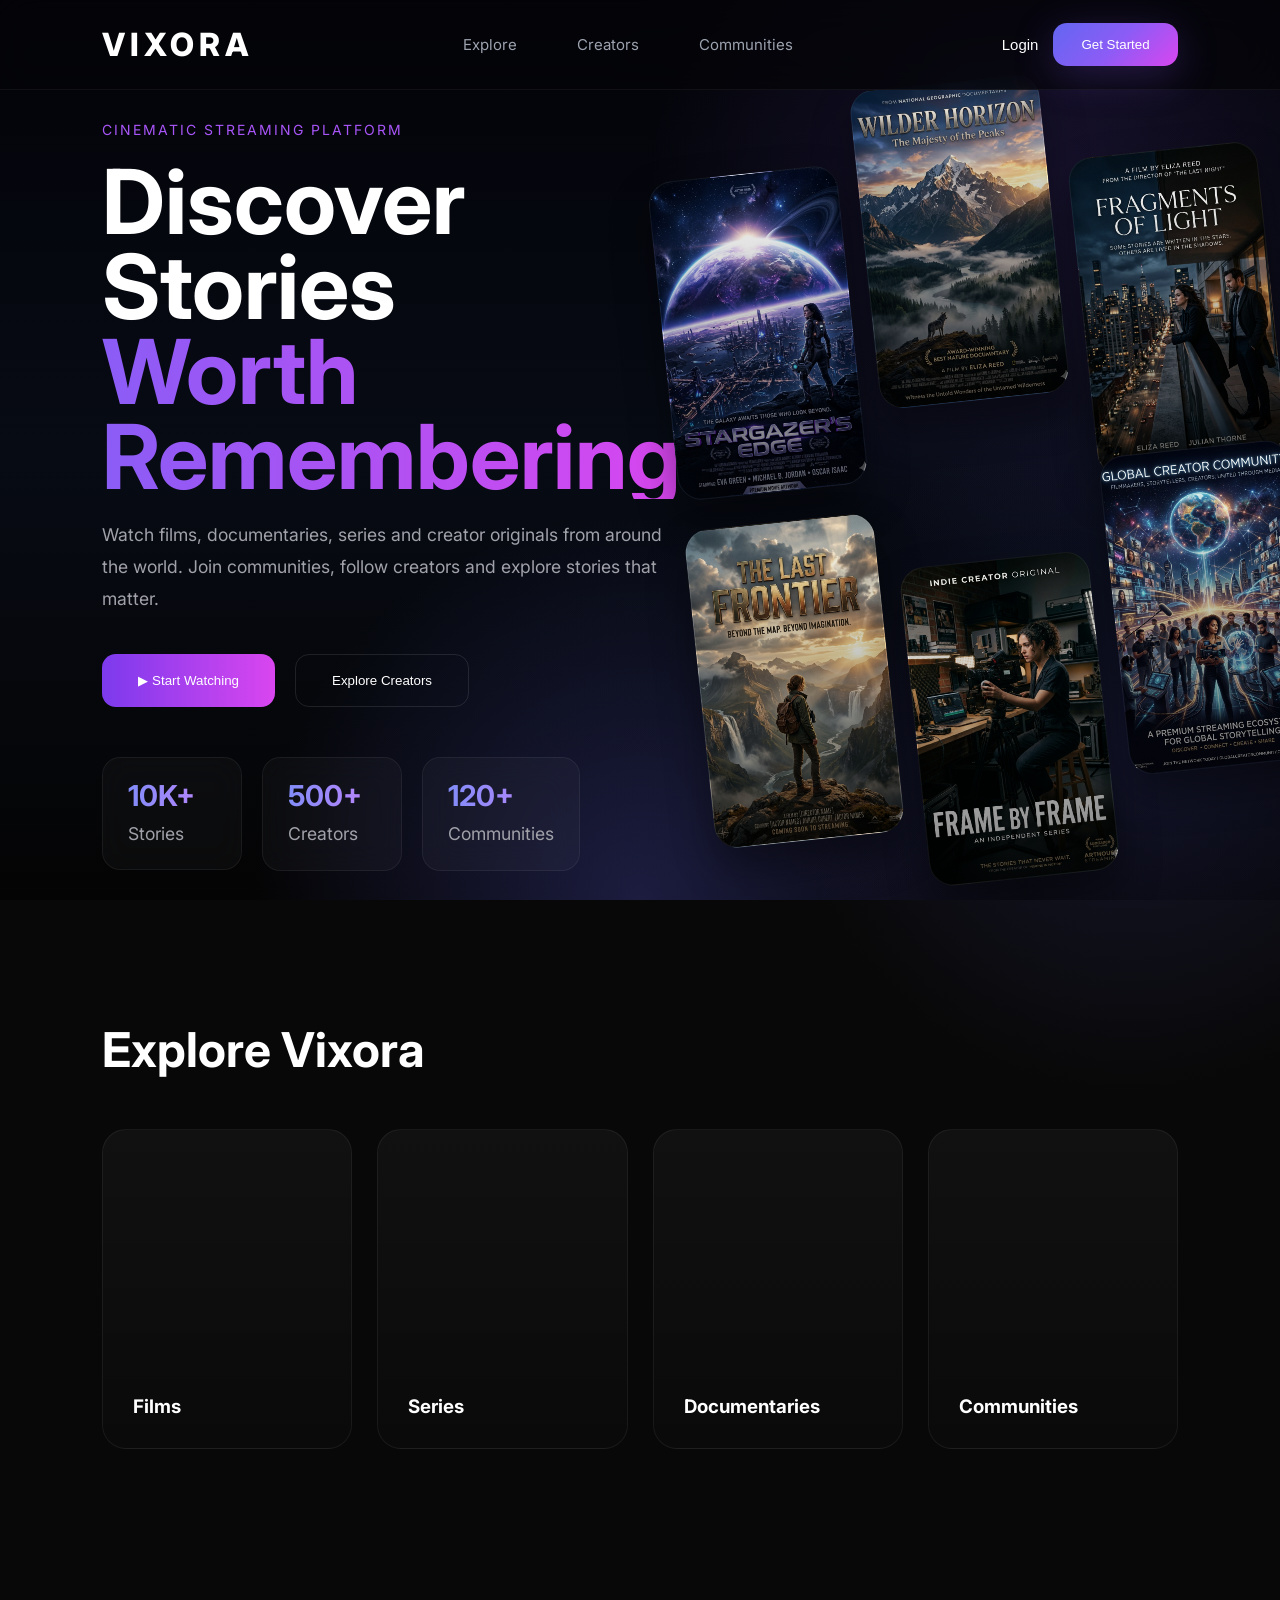
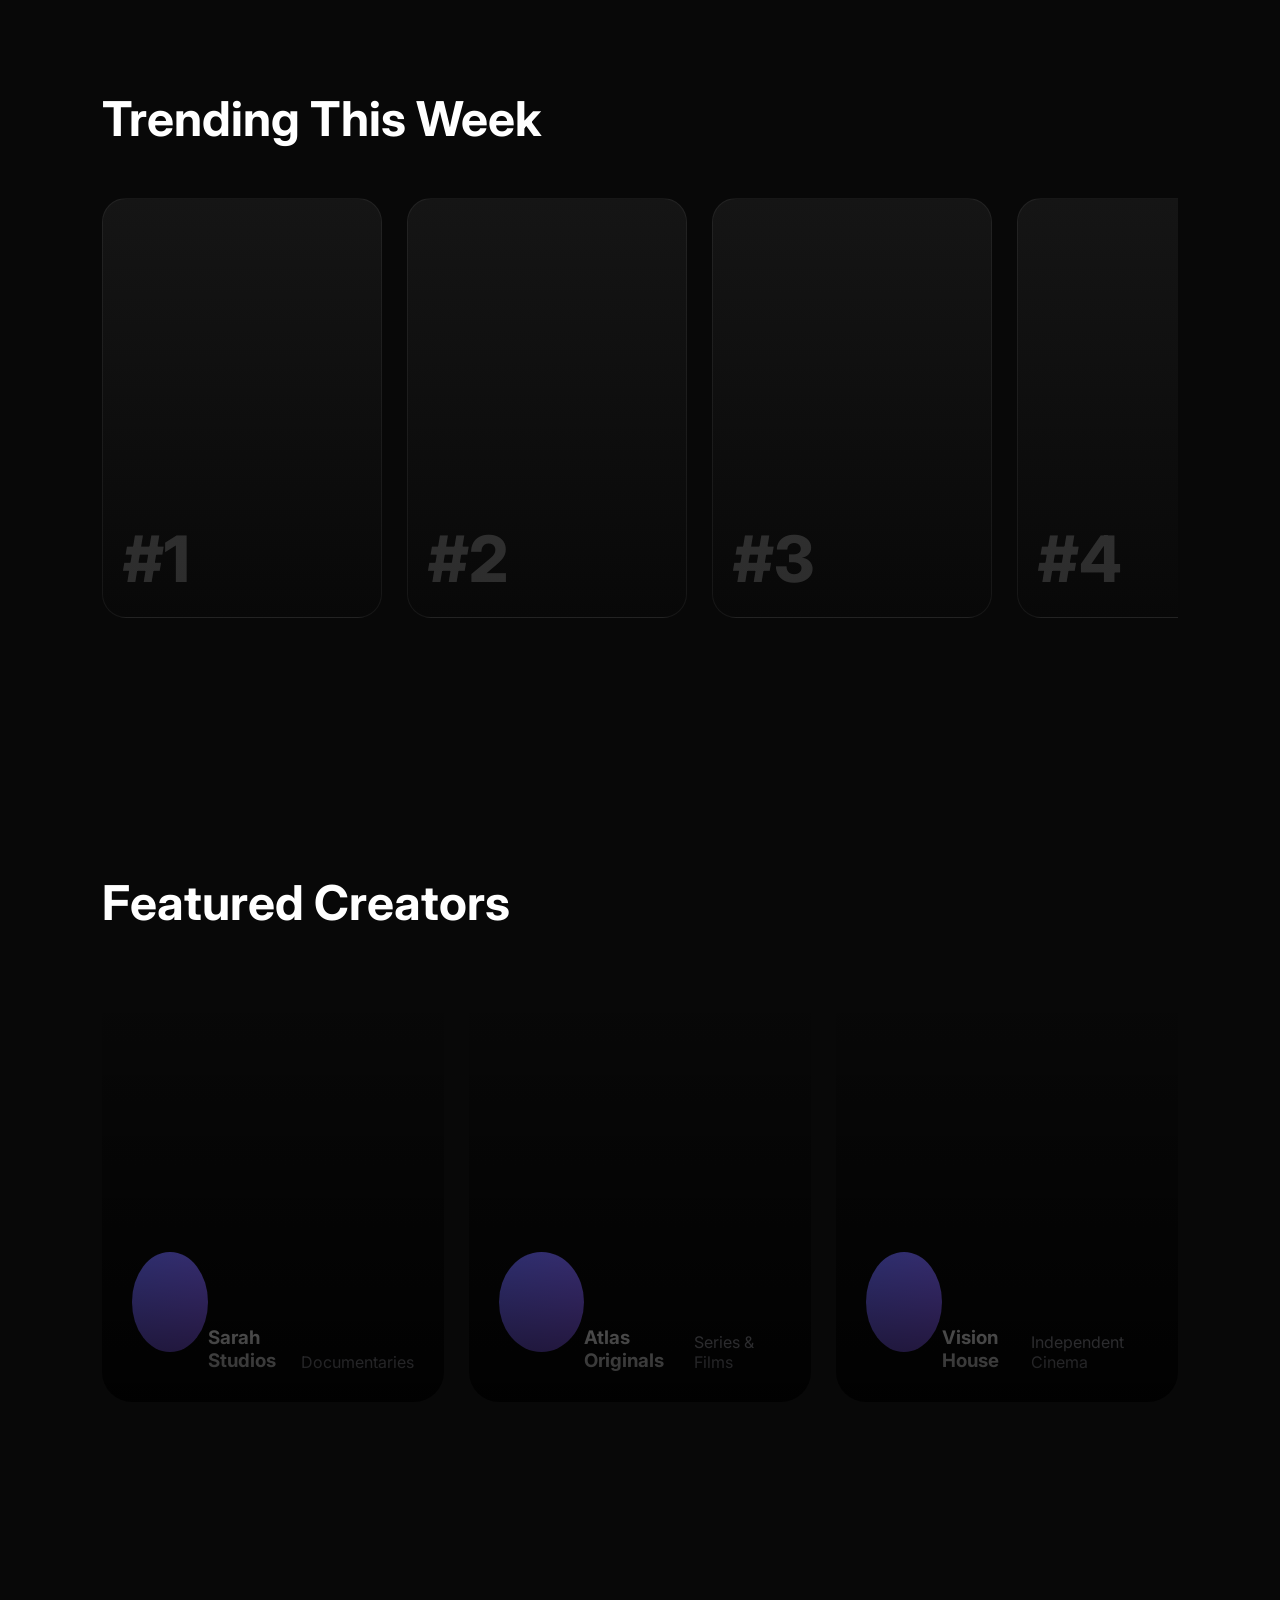
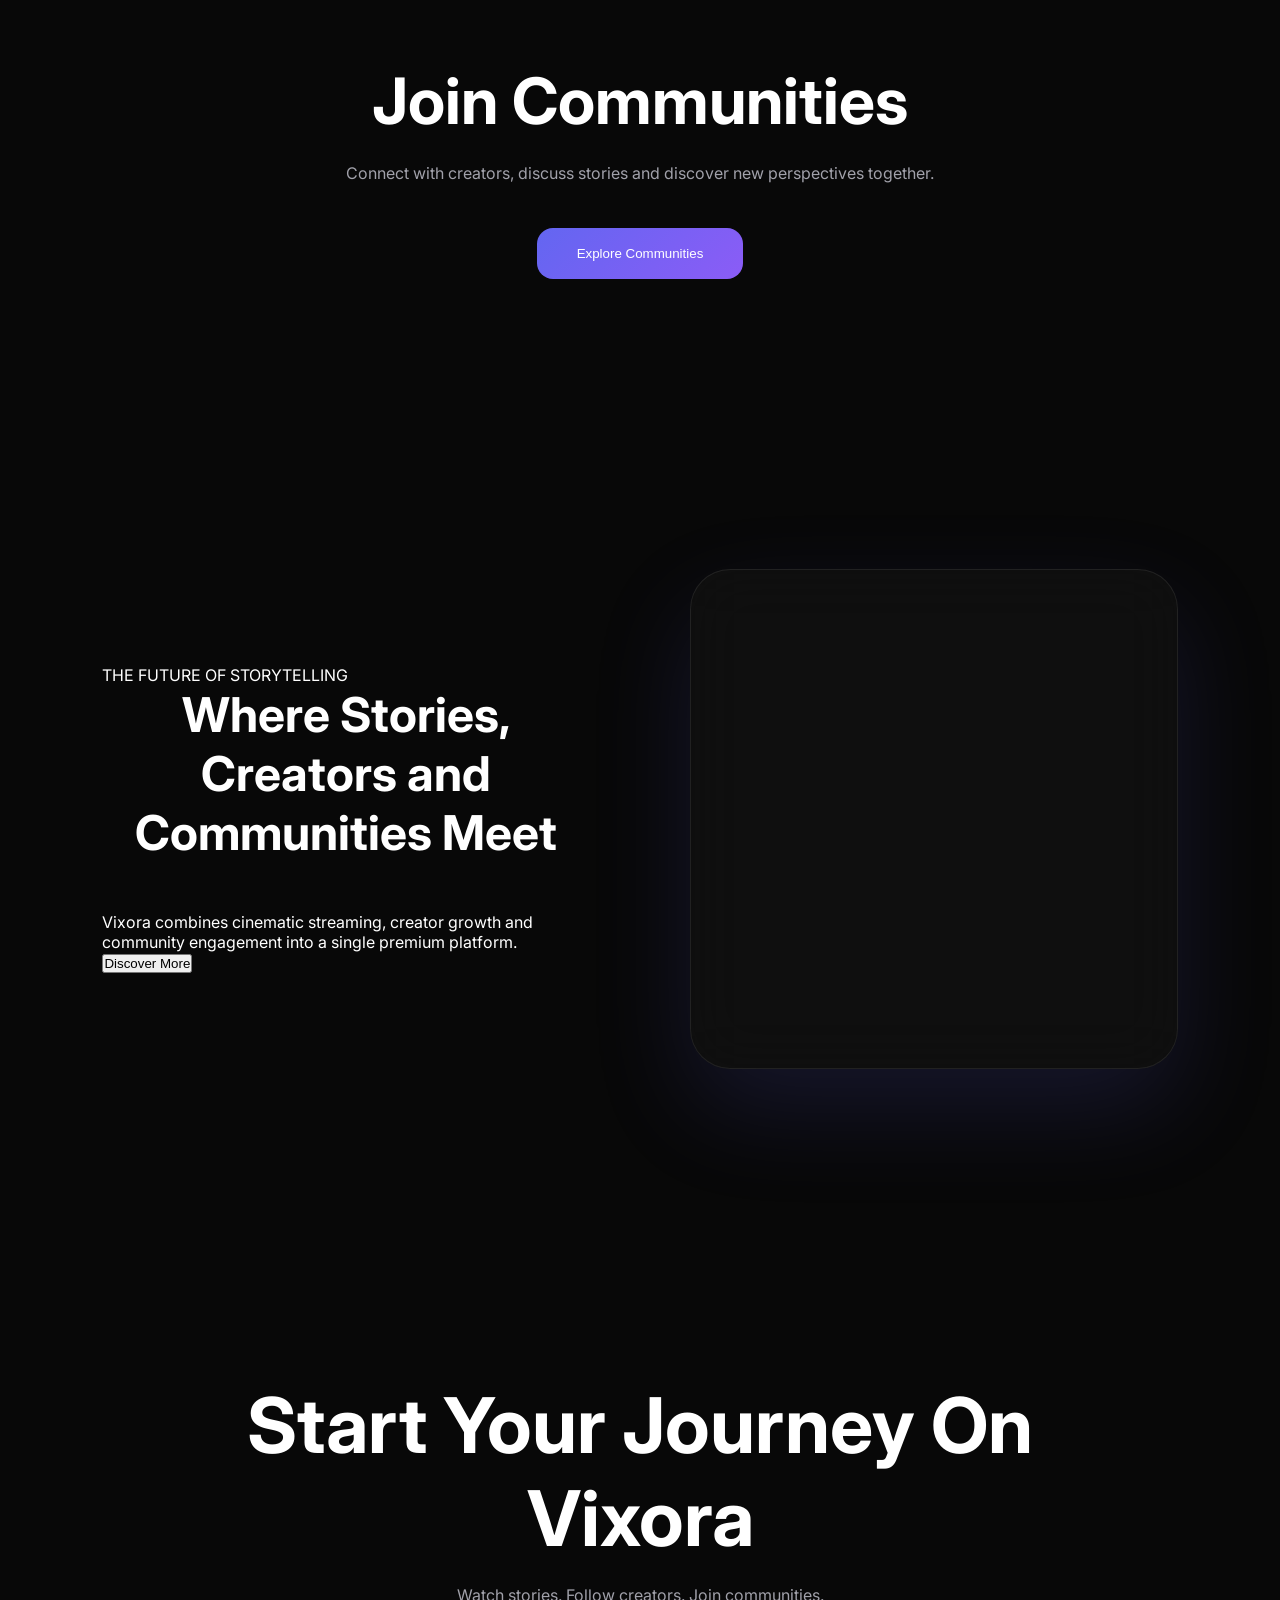
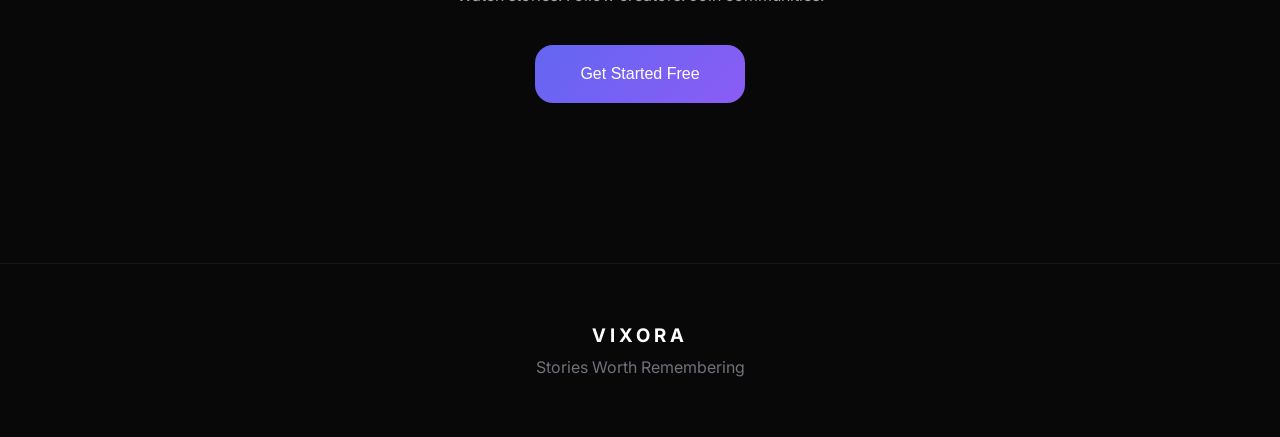
==== index.html @ bfe99754 "Update index.html" ====
<!DOCTYPE html>
<html lang="en">
<head>
<meta charset="UTF-8">
<meta name="viewport"
content="width=device-width, initial-scale=1.0">

<title>VIXORA</title>

<link rel="preconnect" href="https://fonts.googleapis.com">

<link rel="preconnect" href="https://fonts.gstatic.com" crossorigin>

<link href="https://fonts.googleapis.com/css2?family=Inter:wght@300;400;500;600;700;800&display=swap" rel="stylesheet">
  
<link rel="stylesheet"
href="style.css">
</head>

<body>

<header>

<div class="logo">
VIXORA
</div>

  <div class="menu-toggle">
☰
  </div>

<nav>

<a href="#">
Explore
</a>

<a href="#">
Creators
</a>

<a href="#">
Communities
</a>

</nav>

<div class="actions">

<button class="login-btn">
Login
</button>

<button class="start-btn">
Get Started
</button>

</div>

</header>

<section class="hero">

<div class="hero-left">

<span class="hero-tag">
CINEMATIC STREAMING PLATFORM
</span>

<h1>
Discover Stories
<span>Worth Remembering</span>
</h1>

<p>
Watch films, documentaries,
series and creator originals
from around the world.
Join communities, follow creators
and explore stories that matter.
</p>

<div class="hero-buttons">

<button class="primary-btn">
▶ Start Watching
</button>

<button class="secondary-btn">
Explore Creators
</button>

</div>

<div class="hero-stats">

<div class="stat-card">
<h3>10K+</h3>
<p>Stories</p>
</div>

<div class="stat-card">
<h3>500+</h3>
<p>Creators</p>
</div>

<div class="stat-card">
<h3>120+</h3>
<p>Communities</p>
</div>

</div>

</div>

<div class="hero-right">

<div class="poster-grid">

<div class="poster poster-1"></div>
<div class="poster poster-2"></div>
<div class="poster poster-3"></div>

<div class="poster poster-4"></div>
<div class="poster poster-5"></div>
<div class="poster poster-6"></div>
  
</div>

</div>

</section>

<section class="categories">

<h2>Explore Vixora</h2>

<div class="category-grid">

<div class="category-card">
<h3>Films</h3>
</div>

<div class="category-card">
<h3>Series</h3>
</div>

<div class="category-card">
<h3>Documentaries</h3>
</div>

<div class="category-card">
<h3>Communities</h3>
</div>

</div>

  </section>

<section class="trending">

<h2>Trending This Week</h2>

<div class="trending-row">

<div class="trend-card">
<span>#1</span>
</div>

<div class="trend-card">
<span>#2</span>
</div>

<div class="trend-card">
<span>#3</span>
</div>

<div class="trend-card">
<span>#4</span>
</div>

<div class="trend-card">
<span>#5</span>
</div>

</div>

</section>

<section class="creators">

<h2>Featured Creators</h2>

<div class="creator-grid">

<div class="creator-card">

<div class="creator-avatar"></div>

<h3>Sarah Studios</h3>

<p>Documentaries</p>

</div>

<div class="creator-card">

<div class="creator-avatar"></div>

<h3>Atlas Originals</h3>

<p>Series & Films</p>

</div>

<div class="creator-card">

<div class="creator-avatar"></div>

<h3>Vision House</h3>

<p>Independent Cinema</p>

</div>

</div>

</section>

<section class="community">

<h2>Join Communities</h2>

<p>
Connect with creators,
discuss stories and discover
new perspectives together.
</p>

<button>
Explore Communities
</button>

</section>

<section class="why-vixora">

<div class="why-content">

<span>
THE FUTURE OF STORYTELLING
</span>

<h2>
Where Stories,
Creators and
Communities Meet
</h2>

<p>
Vixora combines cinematic
streaming, creator growth and
community engagement into a
single premium platform.
</p>

<button>
Discover More
</button>

</div>

<div class="why-visual">

<div class="glass-panel"></div>

</div>

  </section>

<section class="cta">

<h2>
Start Your Journey
On Vixora
</h2>

<p>
Watch stories.
Follow creators.
Join communities.
</p>

<button>
Get Started Free
</button>

</section>

<footer>

<h3>VIXORA</h3>

<p>
Stories Worth Remembering
</p>

  </footer>
  
<script src="script.js"></script>

</body>
  </html>
---- style.css ----
*{
margin:0;
padding:0;
box-sizing:border-box;
}

body{
background:#080808;
color:white;
font-family:'Inter',sans-serif;
}

header{
position:fixed;

top:0;
left:0;
right:0;

height:90px;

display:flex;
justify-content:space-between;
align-items:center;

padding:0 8%;

background:rgba(5,5,8,.75);

backdrop-filter:blur(20px);

border-bottom:
1px solid rgba(255,255,255,.05);

z-index:1000;
}

.logo{
font-size:2rem;

font-weight:800;

letter-spacing:5px;

cursor:pointer;
}

nav{
display:flex;

gap:60px;
}

nav a{
color:#9ca3af;

text-decoration:none;

font-size:15px;

transition:.3s;
}

nav a:hover{
color:white;
}

.actions{
display:flex;

align-items:center;

gap:15px;
}

.login-btn{
background:transparent;

color:white;

border:none;

font-size:15px;

cursor:pointer;
}

.start-btn{
padding:14px 28px;

border:none;

border-radius:14px;

color:white;

cursor:pointer;

background:
linear-gradient(
135deg,
#6366f1,
#8b5cf6,
#d946ef
);

box-shadow:
0 10px 40px
rgba(139,92,246,.25);
}

.hero{
min-height:100vh;

display:grid;

grid-template-columns:1fr 1fr;

align-items:center;

padding:0 8%;

padding-top:90px;    

background:

radial-gradient(
circle at 50% 100%,
rgba(99,102,241,.25),
transparent 35%
),

radial-gradient(
circle at 80% 20%,
rgba(139,92,246,.15),
transparent 30%
),

linear-gradient(
180deg,
#030308,
#070b14,
#040404
);

overflow:hidden;
}

.hero-left{
max-width:700px;
}

.hero-tag{
color:#a855f7;

font-size:14px;

letter-spacing:2px;
}

.hero h1{
font-size:clamp(4rem,7vw,7rem);

line-height:.95;

margin:20px 0;
}

.hero h1 span{
display:block;

background:
linear-gradient(
90deg,
#8b5cf6,
#d946ef
);

-webkit-background-clip:text;
-webkit-text-fill-color:transparent;
}

.hero p{
max-width:600px;

color:#a1a1aa;

font-size:1.1rem;

line-height:1.8;
}

.hero-buttons{
display:flex;

gap:20px;

margin-top:40px;
}

.primary-btn{
padding:18px 36px;

border:none;

border-radius:14px;

background:
linear-gradient(
90deg,
#7c3aed,
#d946ef
);

color:white;

cursor:pointer;
}

.secondary-btn{
padding:18px 36px;

border-radius:14px;

border:1px solid rgba(255,255,255,.1);

background:transparent;

color:white;
}

.hero-features{
display:flex;

gap:40px;

margin-top:50px;

flex-wrap:wrap;
}

.feature{
color:#d4d4d8;

font-size:14px;
}

.hero-right{
display:flex;

justify-content:center;
}

.hero::before{
content:"";

position:absolute;

width:700px;
height:700px;

border-radius:50%;

background:
radial-gradient(
circle,
rgba(99,102,241,.15),
transparent 70%
);

right:-200px;
bottom:-200px;

pointer-events:none;
}

.poster-grid{
display:grid;

grid-template-columns:
repeat(3,190px);

gap:20px;

transform:rotate(-6deg);
}

.poster:nth-child(1){
margin-top:40px;
}

.poster:nth-child(2){
margin-top:-30px;
}

.poster:nth-child(3){
margin-top:60px;
}

.poster:nth-child(4){
margin-top:-10px;
}

.poster:nth-child(5){
margin-top:50px;
}

.poster:nth-child(6){
margin-top:-40px;
}

.poster{
height:280px;

border-radius:20px;

background:
linear-gradient(
180deg,
#1e1b4b,
#09090b
);

border:
1px solid rgba(255,255,255,.06);

box-shadow:
0 20px 40px
rgba(0,0,0,.4);
  }

.poster{
height:320px;

border-radius:24px;

overflow:hidden;

background-size:cover;

background-position:center;

position:relative;

transition:.4s ease;
}

.poster:hover{

transform:
translateY(-10px)
scale(1.03);

box-shadow:
0 30px 60px
rgba(0,0,0,.5);
}

.poster::after{
content:"";

position:absolute;

inset:0;

background:
linear-gradient(
180deg,
transparent,
rgba(0,0,0,.5)
);
}

.poster-1{
background-image:
url("images/poster1.jpg");
}

.poster-2{
background-image:
url("images/poster2.jpg");
}

.poster-3{
background-image:
url("images/poster3.jpg");
}

.poster-4{
background-image:
url("images/poster4.jpg");
}

.poster-5{
background-image:
url("images/poster5.jpg");
}

.poster-6{
background-image:
url("images/poster6.jpg");
               }

.menu-toggle{
display:none;

font-size:30px;

cursor:pointer;
}

@media(max-width:900px){

nav{
display:none;
}

.actions{
display:none;
}

.menu-toggle{
display:block;
}

.hero{
grid-template-columns:1fr;
}

.hero-right{
margin-top:50px;
}

.hero h1{
font-size:4rem;
}

}

.hero-stats{
display:flex;
gap:20px;
margin-top:50px;
flex-wrap:wrap;
}

.stat-card{
padding:20px 25px;

background:rgba(255,255,255,.03);

border:1px solid rgba(255,255,255,.06);

backdrop-filter:blur(15px);

border-radius:18px;

min-width:140px;
}

.stat-card h3{
font-size:1.8rem;

background:
linear-gradient(
90deg,
#818cf8,
#c084fc
);

-webkit-background-clip:text;
-webkit-text-fill-color:transparent;
}

.stat-card p{
margin-top:5px;
color:#a1a1aa;
}

@keyframes float{

0%{
transform:translateY(0);
}

50%{
transform:translateY(-12px);
}

100%{
transform:translateY(0);
}

}

.poster{
animation:float 8s ease-in-out infinite;
}

.poster:nth-child(2){
animation-delay:1s;
}

.poster:nth-child(3){
animation-delay:2s;
}

.poster:nth-child(4){
animation-delay:3s;
}

.poster:nth-child(5){
animation-delay:4s;
}

.poster:nth-child(6){
animation-delay:5s;
}

.categories{
padding:120px 8%;
}

.categories h2{
font-size:3rem;

margin-bottom:50px;
}

.category-grid{
display:grid;

grid-template-columns:
repeat(auto-fit,minmax(250px,1fr));

gap:25px;
}

.category-card{
height:320px;

border-radius:24px;

background:
linear-gradient(
180deg,
rgba(255,255,255,.04),
rgba(255,255,255,.01)
);

border:
1px solid rgba(255,255,255,.06);

display:flex;

align-items:flex-end;

padding:30px;

transition:.4s;
}

.category-card:hover{
transform:translateY(-10px);
  }  

.trending{
padding:120px 8%;
}

.trending h2{
font-size:3rem;
margin-bottom:50px;
}

.trending-row{
display:flex;
gap:25px;
overflow-x:auto;
padding-bottom:15px;
}

.trend-card{
min-width:280px;
height:420px;

border-radius:24px;

background:
linear-gradient(
180deg,
#151515,
#080808
);

border:
1px solid rgba(255,255,255,.06);

position:relative;

transition:.4s;
}

.trend-card:hover{
transform:translateY(-12px);
}

.trend-card span{
position:absolute;

bottom:20px;
left:20px;

font-size:4rem;
font-weight:800;

color:rgba(255,255,255,.15);
  }

.creators{
padding:120px 8%;
}

.creators h2{
font-size:3rem;
margin-bottom:50px;
}

.creator-grid{
display:grid;
grid-template-columns:
repeat(auto-fit,minmax(280px,1fr));

gap:25px;
}

.creator-card{
height:420px;

border-radius:30px;

overflow:hidden;

position:relative;

display:flex;

align-items:flex-end;

padding:30px;

background-size:cover;
background-position:center;

transition:.5s;
}

.creator-card::before{
content:"";

position:absolute;
inset:0;

background:
linear-gradient(
180deg,
transparent,
rgba(0,0,0,.85)
);
}

.creator-card:hover{
transform:
translateY(-12px);
}

.creator-info{
position:relative;
z-index:2;
}

.creator-avatar{
width:100px;
height:100px;

margin:auto;

border-radius:50%;

background:
linear-gradient(
135deg,
#6366f1,
#8b5cf6
);

margin-bottom:20px;
}

.creator-card p{
color:#a1a1aa;
margin-top:10px;
  }

.community{
padding:140px 8%;

text-align:center;
}

.community h2{
font-size:4rem;
margin-bottom:20px;
}

.community p{
max-width:700px;

margin:auto;

color:#a1a1aa;

line-height:1.8;
}

.community button{
margin-top:40px;

padding:18px 40px;

border:none;

border-radius:16px;

background:
linear-gradient(
135deg,
#6366f1,
#8b5cf6
);

color:white;

cursor:pointer;
  }

.why-vixora{
display:grid;

grid-template-columns:
1fr 1fr;

gap:100px;

align-items:center;

padding:150px 8%;
  }

.why-vixora h2{
font-size:3rem;
margin-bottom:50px;
text-align:center;
}

.why-grid{
display:grid;
grid-template-columns:
repeat(auto-fit,minmax(280px,1fr));
gap:25px;
}

.why-card{
padding:40px;

border-radius:24px;

background:
rgba(255,255,255,.03);

border:
1px solid rgba(255,255,255,.06);

transition:.4s;
}

.why-card:hover{
transform:translateY(-10px);
}

.why-card p{
margin-top:15px;
color:#a1a1aa;
line-height:1.8;
  }

.glass-panel{

height:500px;

border-radius:40px;

background:
rgba(255,255,255,.03);

backdrop-filter:
blur(30px);

border:
1px solid rgba(255,255,255,.08);

box-shadow:
0 40px 100px
rgba(99,102,241,.15);
  }

.cta{
padding:160px 8%;

text-align:center;
}

.cta h2{
font-size:clamp(3rem,6vw,5rem);

max-width:900px;

margin:auto;
}

.cta p{
margin-top:20px;

color:#a1a1aa;
}

.cta button{
margin-top:40px;

padding:20px 45px;

border:none;

border-radius:18px;

background:
linear-gradient(
135deg,
#6366f1,
#8b5cf6
);

color:white;

font-size:1rem;

cursor:pointer;
  }

footer{
padding:60px 8%;

text-align:center;

border-top:
1px solid rgba(255,255,255,.05);
}

footer h3{
letter-spacing:4px;
}

footer p{
margin-top:10px;
color:#71717a;
}
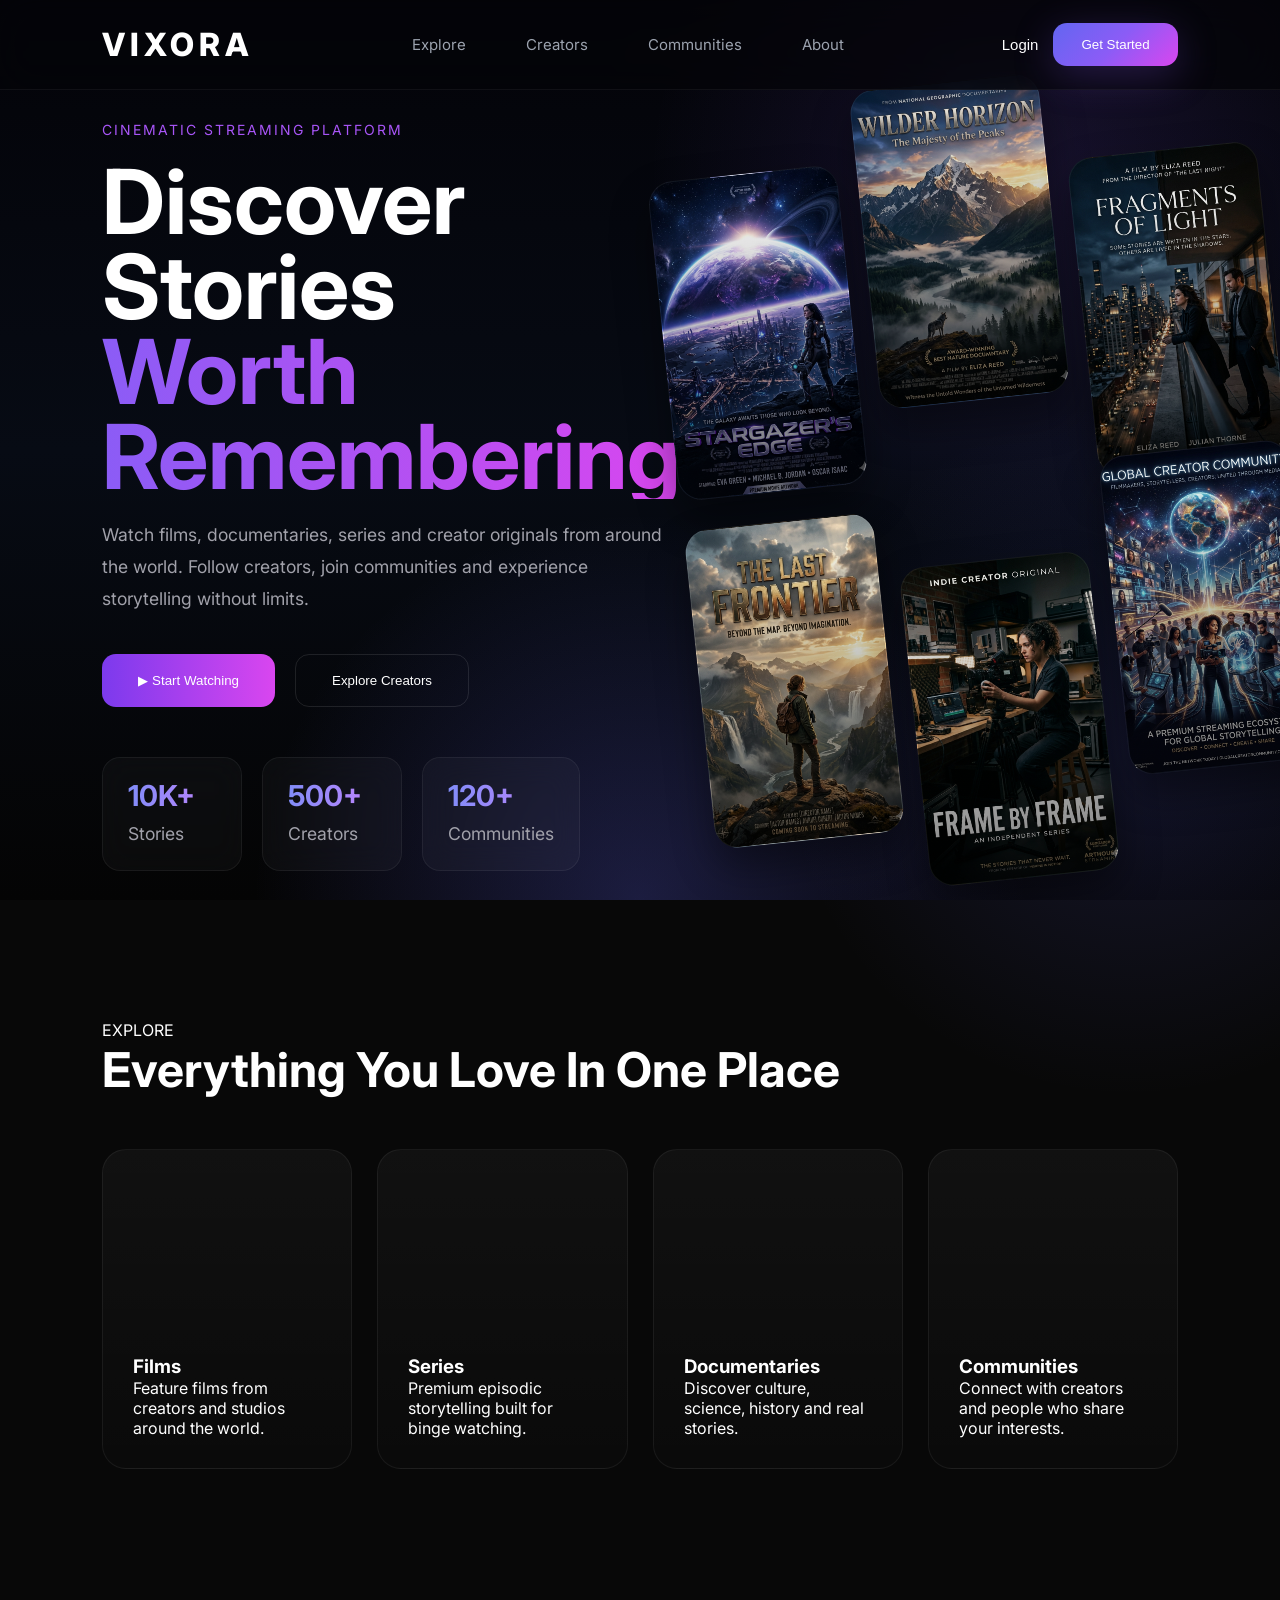
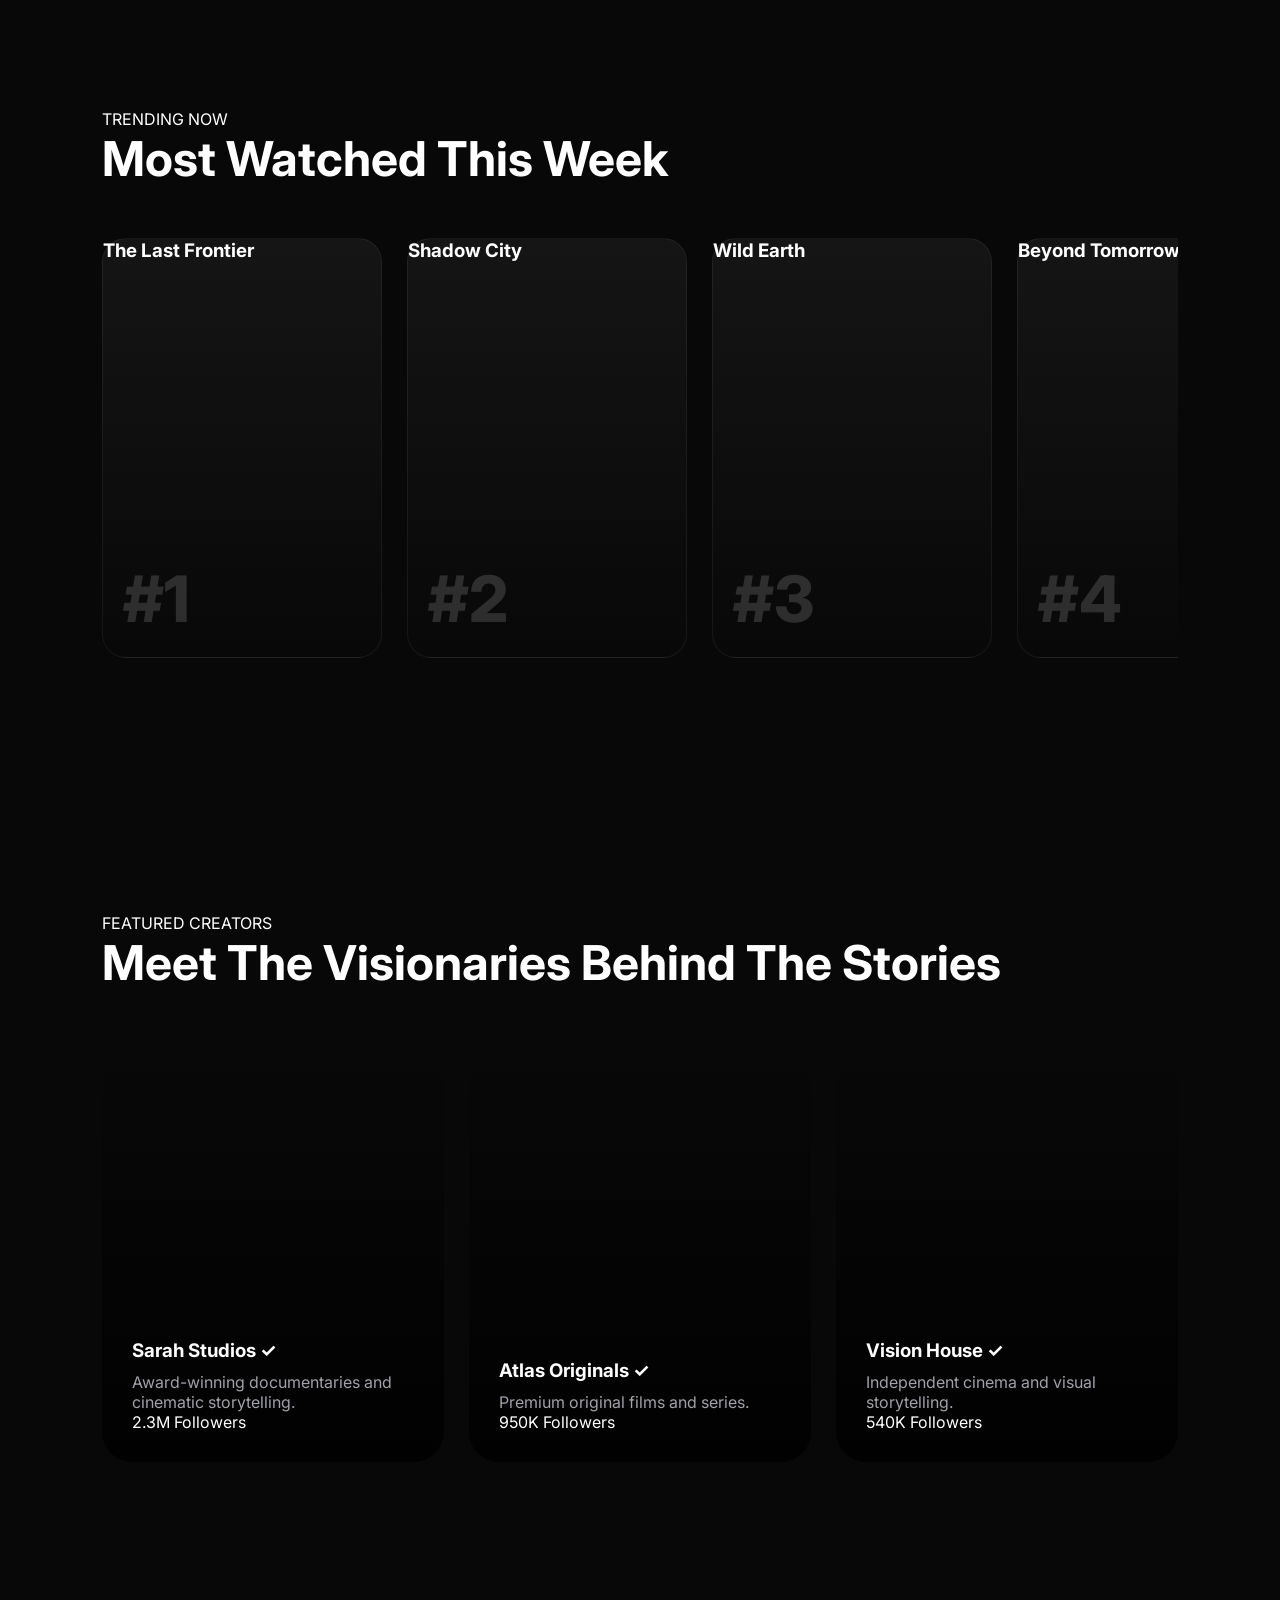
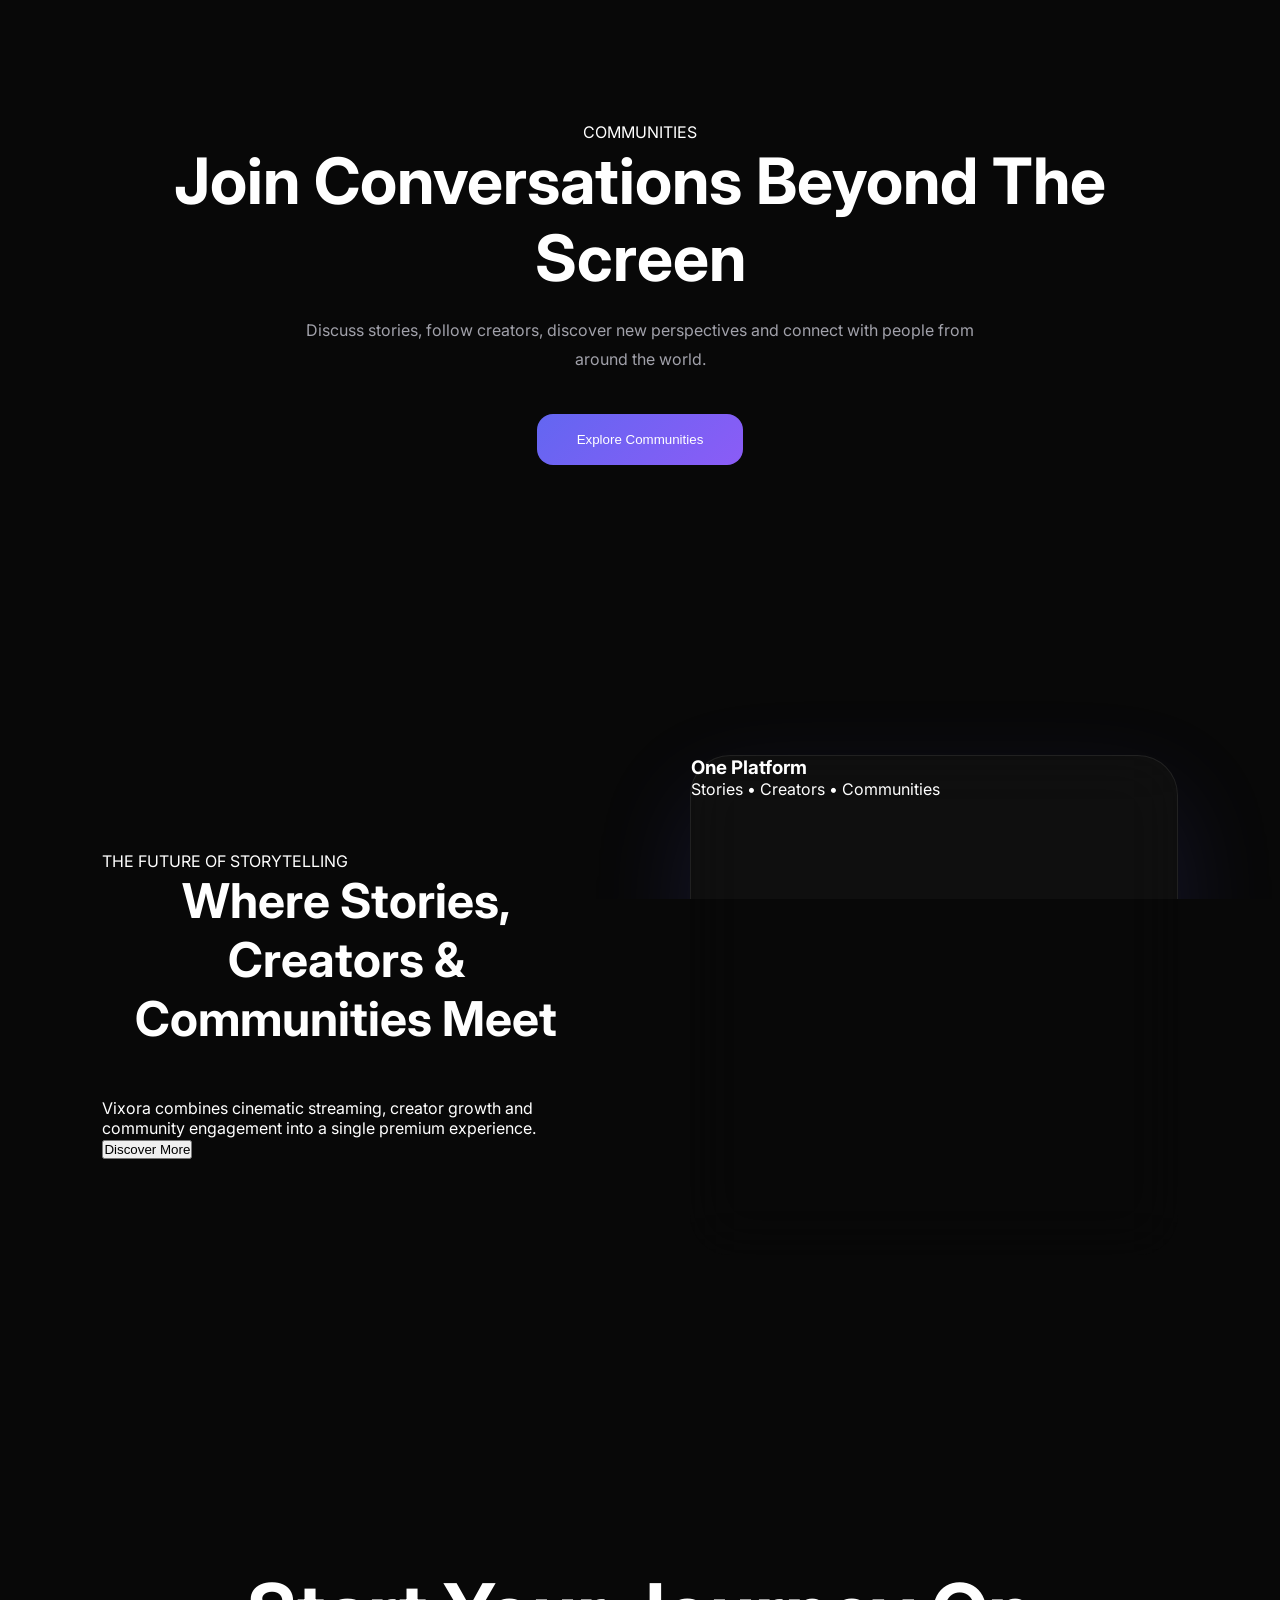
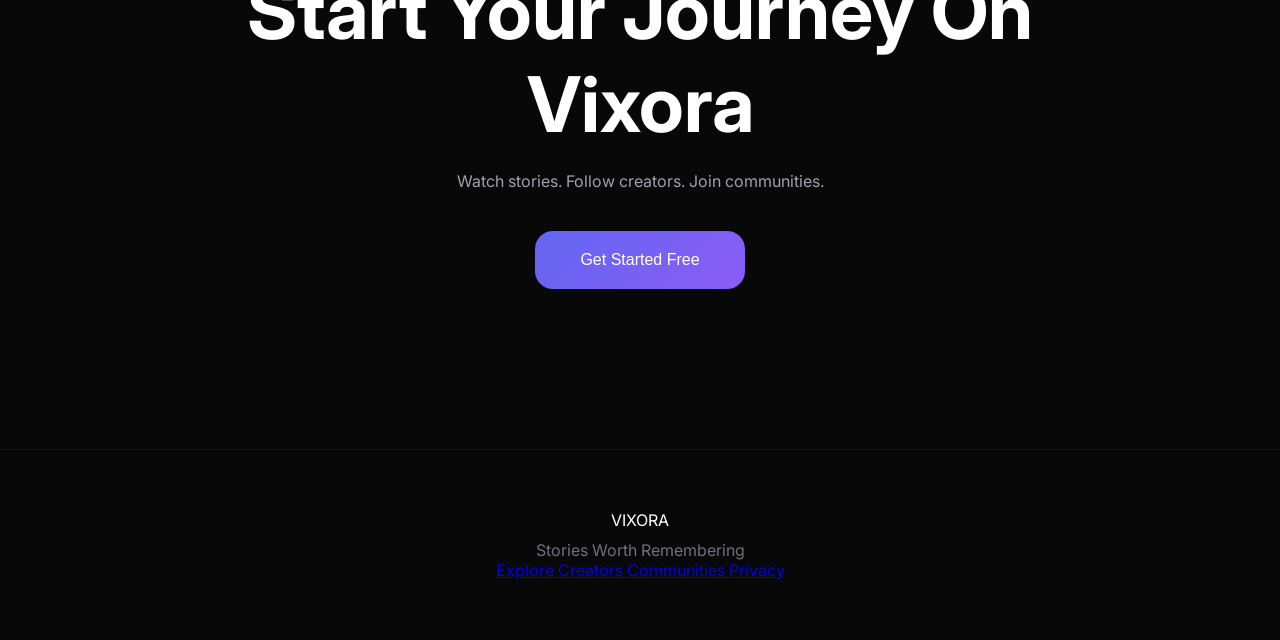
==== commit ba2a6cd9: "Update index.html" ====
--- a/index.html
+++ b/index.html
@@ -25,23 +25,19 @@
 VIXORA
 </div>
 
-  <div class="menu-toggle">
+<div class="menu-toggle">
 ☰
-  </div>
+</div>
 
 <nav>
 
-<a href="#">
-Explore
-</a>
-
-<a href="#">
-Creators
-</a>
-
-<a href="#">
-Communities
-</a>
+<a href="#">Explore</a>
+
+<a href="#">Creators</a>
+
+<a href="#">Communities</a>
+
+<a href="#">About</a>
 
 </nav>
 
@@ -58,6 +54,8 @@
 </div>
 
 </header>
+
+<!-- HERO -->
 
 <section class="hero">
 
@@ -73,11 +71,8 @@
 </h1>
 
 <p>
-Watch films, documentaries,
-series and creator originals
-from around the world.
-Join communities, follow creators
-and explore stories that matter.
+Watch films, documentaries, series and creator originals from around the world.
+Follow creators, join communities and experience storytelling without limits.
 </p>
 
 <div class="hero-buttons">
@@ -120,121 +115,255 @@
 <div class="poster poster-1"></div>
 <div class="poster poster-2"></div>
 <div class="poster poster-3"></div>
-
 <div class="poster poster-4"></div>
 <div class="poster poster-5"></div>
 <div class="poster poster-6"></div>
-  
-</div>
-
-</div>
-
-</section>
+
+</div>
+
+</div>
+
+</section>
+
+<!-- EXPLORE -->
 
 <section class="categories">
 
-<h2>Explore Vixora</h2>
+<div class="section-header">
+
+<span>EXPLORE</span>
+
+<h2>
+Everything You Love
+In One Place
+</h2>
+
+</div>
 
 <div class="category-grid">
 
-<div class="category-card">
+<div class="category-card films">
+
+<div class="category-overlay">
+
 <h3>Films</h3>
-</div>
-
-<div class="category-card">
+
+<p>
+Feature films from creators and studios around the world.
+</p>
+
+</div>
+
+</div>
+
+<div class="category-card series">
+
+<div class="category-overlay">
+
 <h3>Series</h3>
-</div>
-
-<div class="category-card">
+
+<p>
+Premium episodic storytelling built for binge watching.
+</p>
+
+</div>
+
+</div>
+
+<div class="category-card documentaries">
+
+<div class="category-overlay">
+
 <h3>Documentaries</h3>
-</div>
-
-<div class="category-card">
+
+<p>
+Discover culture, science, history and real stories.
+</p>
+
+</div>
+
+</div>
+
+<div class="category-card communities">
+
+<div class="category-overlay">
+
 <h3>Communities</h3>
-</div>
-
-</div>
-
-  </section>
+
+<p>
+Connect with creators and people who share your interests.
+</p>
+
+</div>
+
+</div>
+
+</div>
+
+</section>
+
+<!-- TRENDING -->
 
 <section class="trending">
 
-<h2>Trending This Week</h2>
+<div class="section-header">
+
+<span>TRENDING NOW</span>
+
+<h2>
+Most Watched This Week
+</h2>
+
+</div>
 
 <div class="trending-row">
 
-<div class="trend-card">
+<div class="trend-card trend-1">
+
+<div class="trend-info">
+
 <span>#1</span>
-</div>
-
-<div class="trend-card">
+
+<h3>The Last Frontier</h3>
+
+</div>
+
+</div>
+
+<div class="trend-card trend-2">
+
+<div class="trend-info">
+
 <span>#2</span>
-</div>
-
-<div class="trend-card">
+
+<h3>Shadow City</h3>
+
+</div>
+
+</div>
+
+<div class="trend-card trend-3">
+
+<div class="trend-info">
+
 <span>#3</span>
-</div>
-
-<div class="trend-card">
+
+<h3>Wild Earth</h3>
+
+</div>
+
+</div>
+
+<div class="trend-card trend-4">
+
+<div class="trend-info">
+
 <span>#4</span>
-</div>
-
-<div class="trend-card">
+
+<h3>Beyond Tomorrow</h3>
+
+</div>
+
+</div>
+
+<div class="trend-card trend-5">
+
+<div class="trend-info">
+
 <span>#5</span>
-</div>
-
-</div>
-
-</section>
+
+<h3>Atlas</h3>
+
+</div>
+
+</div>
+
+</div>
+
+</section>
+
+<!-- CREATORS -->
 
 <section class="creators">
 
-<h2>Featured Creators</h2>
+<div class="section-header">
+
+<span>FEATURED CREATORS</span>
+
+<h2>
+Meet The Visionaries
+Behind The Stories
+</h2>
+
+</div>
 
 <div class="creator-grid">
 
-<div class="creator-card">
-
-<div class="creator-avatar"></div>
-
-<h3>Sarah Studios</h3>
-
-<p>Documentaries</p>
-
-</div>
-
-<div class="creator-card">
-
-<div class="creator-avatar"></div>
-
-<h3>Atlas Originals</h3>
-
-<p>Series & Films</p>
-
-</div>
-
-<div class="creator-card">
-
-<div class="creator-avatar"></div>
-
-<h3>Vision House</h3>
-
-<p>Independent Cinema</p>
-
-</div>
-
-</div>
-
-</section>
+<div class="creator-card creator-1">
+
+<div class="creator-info">
+
+<h3>Sarah Studios ✓</h3>
+
+<p>
+Award-winning documentaries and cinematic storytelling.
+</p>
+
+<span>2.3M Followers</span>
+
+</div>
+
+</div>
+
+<div class="creator-card creator-2">
+
+<div class="creator-info">
+
+<h3>Atlas Originals ✓</h3>
+
+<p>
+Premium original films and series.
+</p>
+
+<span>950K Followers</span>
+
+</div>
+
+</div>
+
+<div class="creator-card creator-3">
+
+<div class="creator-info">
+
+<h3>Vision House ✓</h3>
+
+<p>
+Independent cinema and visual storytelling.
+</p>
+
+<span>540K Followers</span>
+
+</div>
+
+</div>
+
+</div>
+
+</section>
+
+<!-- COMMUNITY -->
 
 <section class="community">
 
-<h2>Join Communities</h2>
-
-<p>
-Connect with creators,
-discuss stories and discover
-new perspectives together.
+<span>COMMUNITIES</span>
+
+<h2>
+Join Conversations
+Beyond The Screen
+</h2>
+
+<p>
+Discuss stories, follow creators, discover new perspectives and connect with people from around the world.
 </p>
 
 <button>
@@ -242,6 +371,8 @@
 </button>
 
 </section>
+
+<!-- WHY VIXORA -->
 
 <section class="why-vixora">
 
@@ -253,15 +384,12 @@
 
 <h2>
 Where Stories,
-Creators and
+Creators &
 Communities Meet
 </h2>
 
 <p>
-Vixora combines cinematic
-streaming, creator growth and
-community engagement into a
-single premium platform.
+Vixora combines cinematic streaming, creator growth and community engagement into a single premium experience.
 </p>
 
 <button>
@@ -272,11 +400,23 @@
 
 <div class="why-visual">
 
-<div class="glass-panel"></div>
-
-</div>
-
-  </section>
+<div class="glass-panel">
+
+<div class="glass-content">
+
+<h3>One Platform</h3>
+
+<p>Stories • Creators • Communities</p>
+
+</div>
+
+</div>
+
+</div>
+
+</section>
+
+<!-- CTA -->
 
 <section class="cta">
 
@@ -286,9 +426,7 @@
 </h2>
 
 <p>
-Watch stories.
-Follow creators.
-Join communities.
+Watch stories. Follow creators. Join communities.
 </p>
 
 <button>
@@ -297,17 +435,40 @@
 
 </section>
 
+<!-- FOOTER -->
+
 <footer>
 
-<h3>VIXORA</h3>
+<div class="footer-logo">
+VIXORA
+</div>
 
 <p>
 Stories Worth Remembering
 </p>
 
-  </footer>
-  
+<div class="footer-links">
+
+<a href="#">
+Explore
+</a>
+
+<a href="#">
+Creators
+</a>
+
+<a href="#">
+Communities
+</a>
+
+<a href="#">
+Privacy
+</a>
+
+</div>
+
+</footer>
+
 <script src="script.js"></script>
 
-</body>
-  </html>
+  </body>  
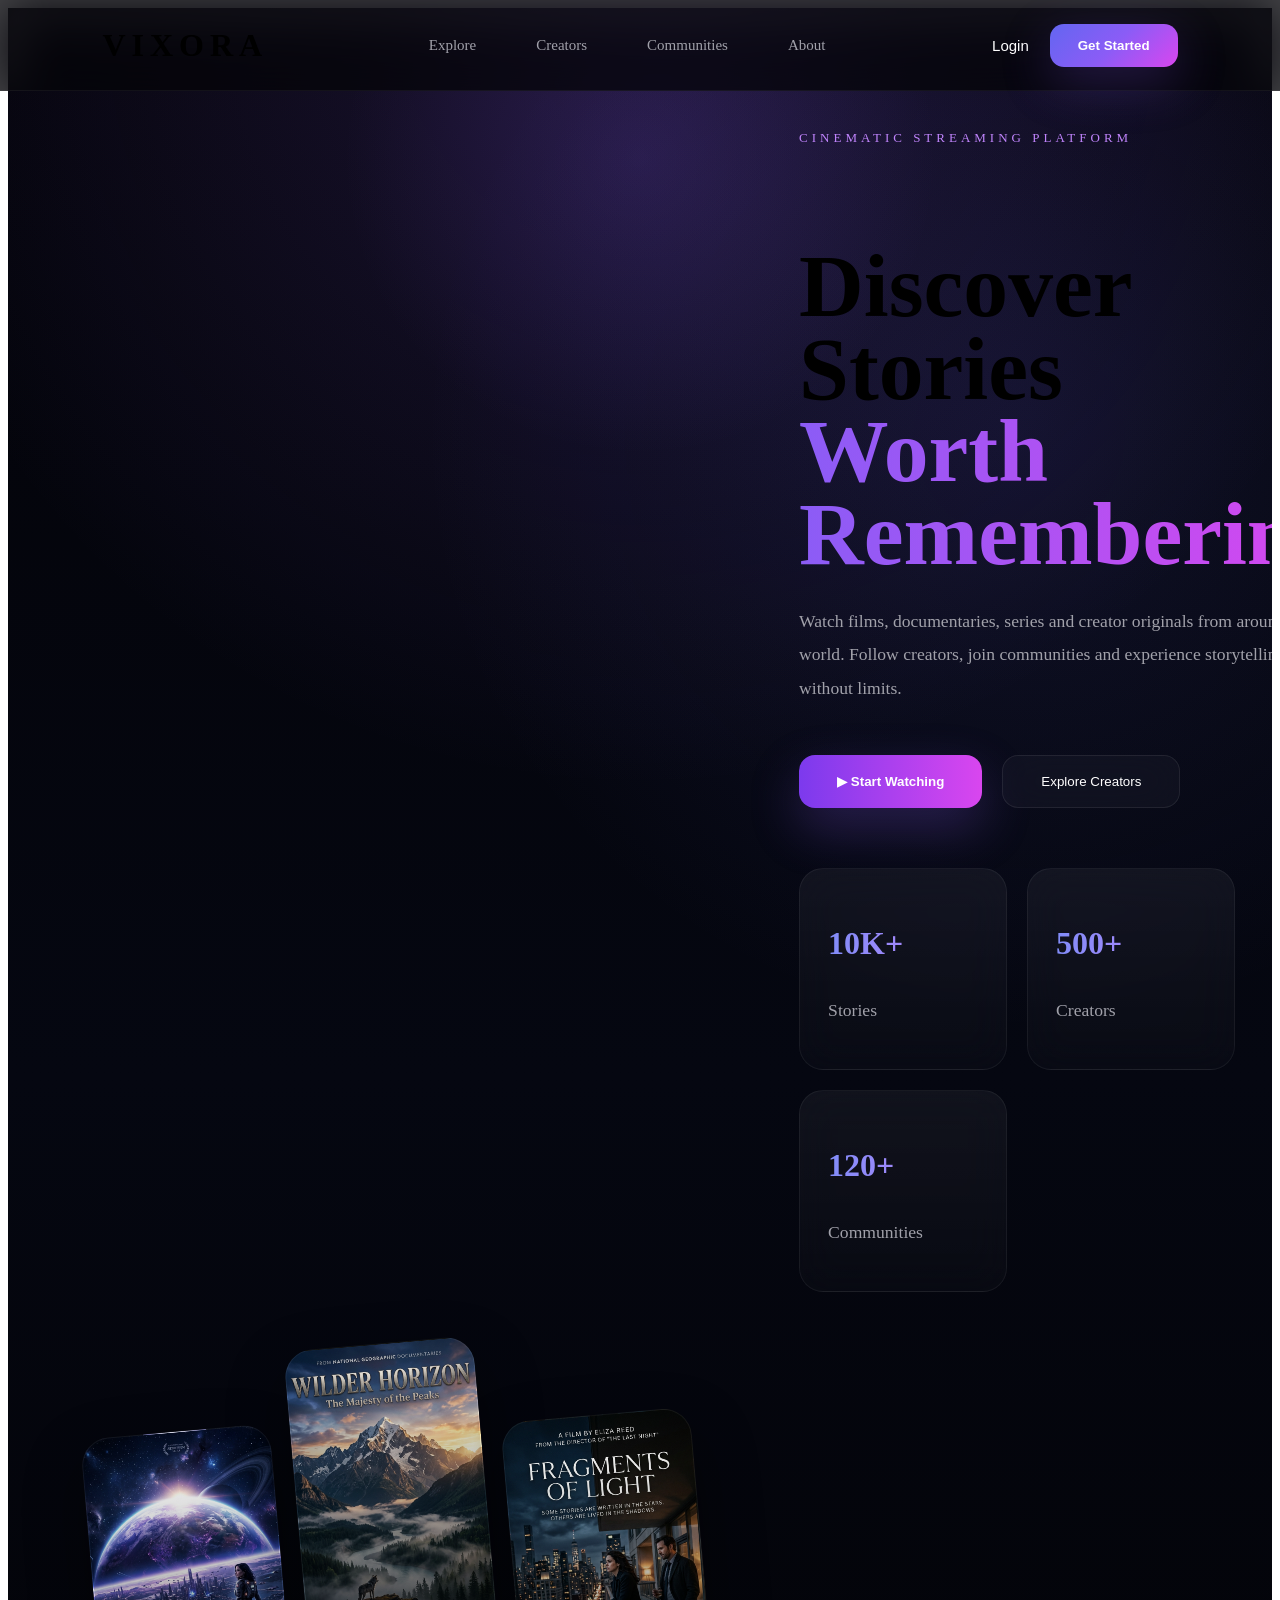
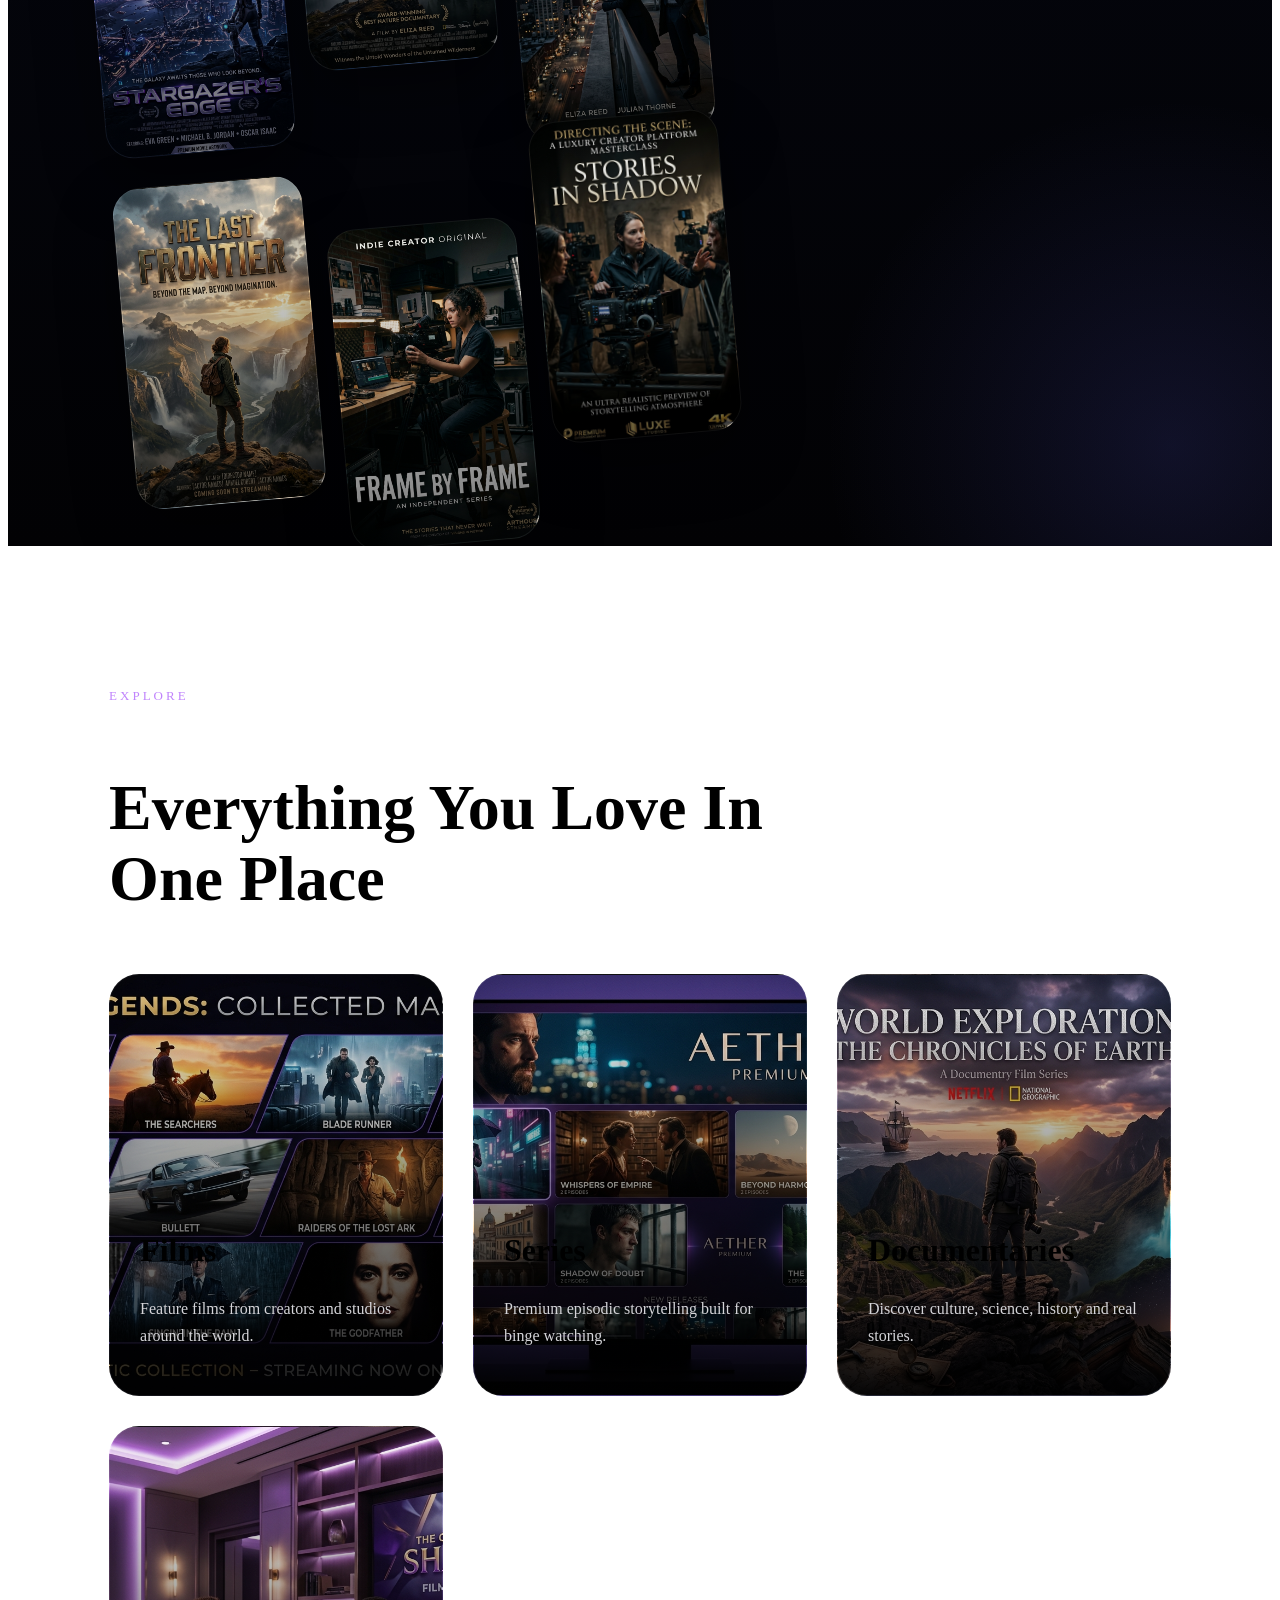
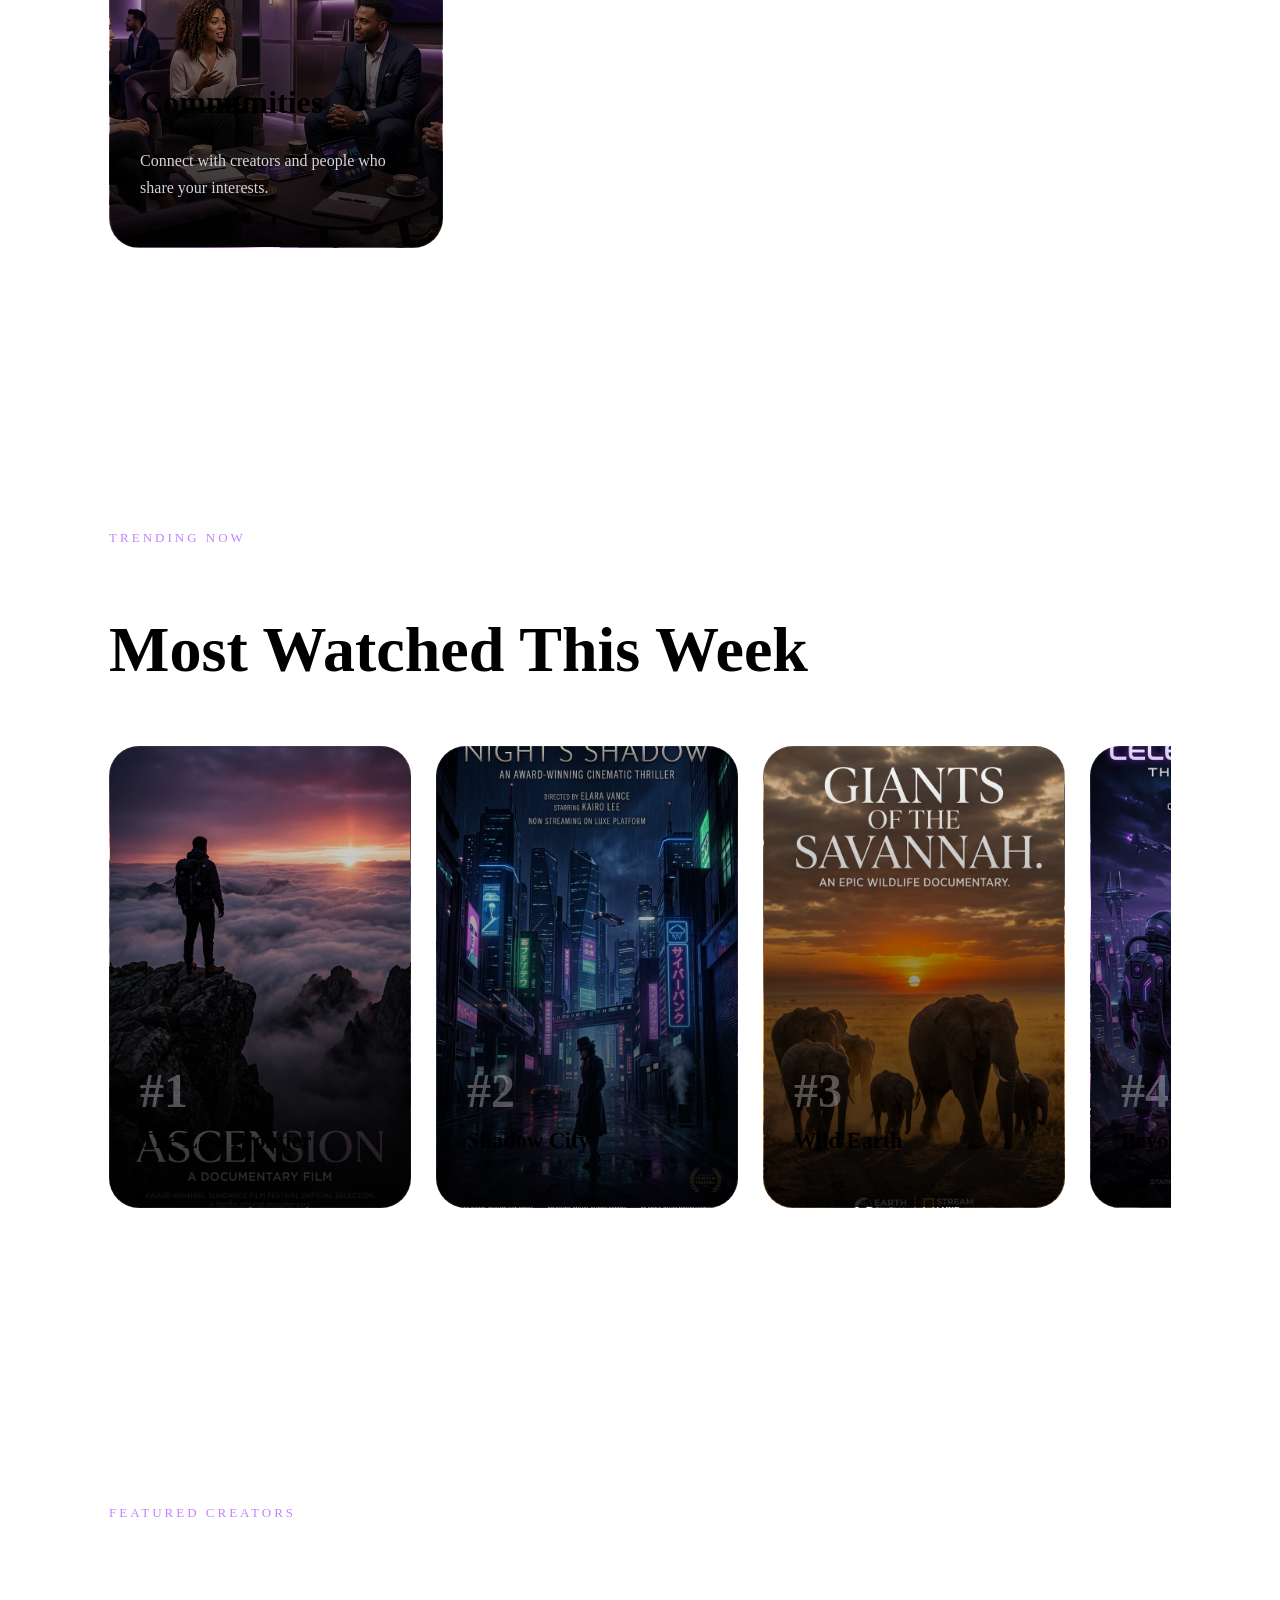
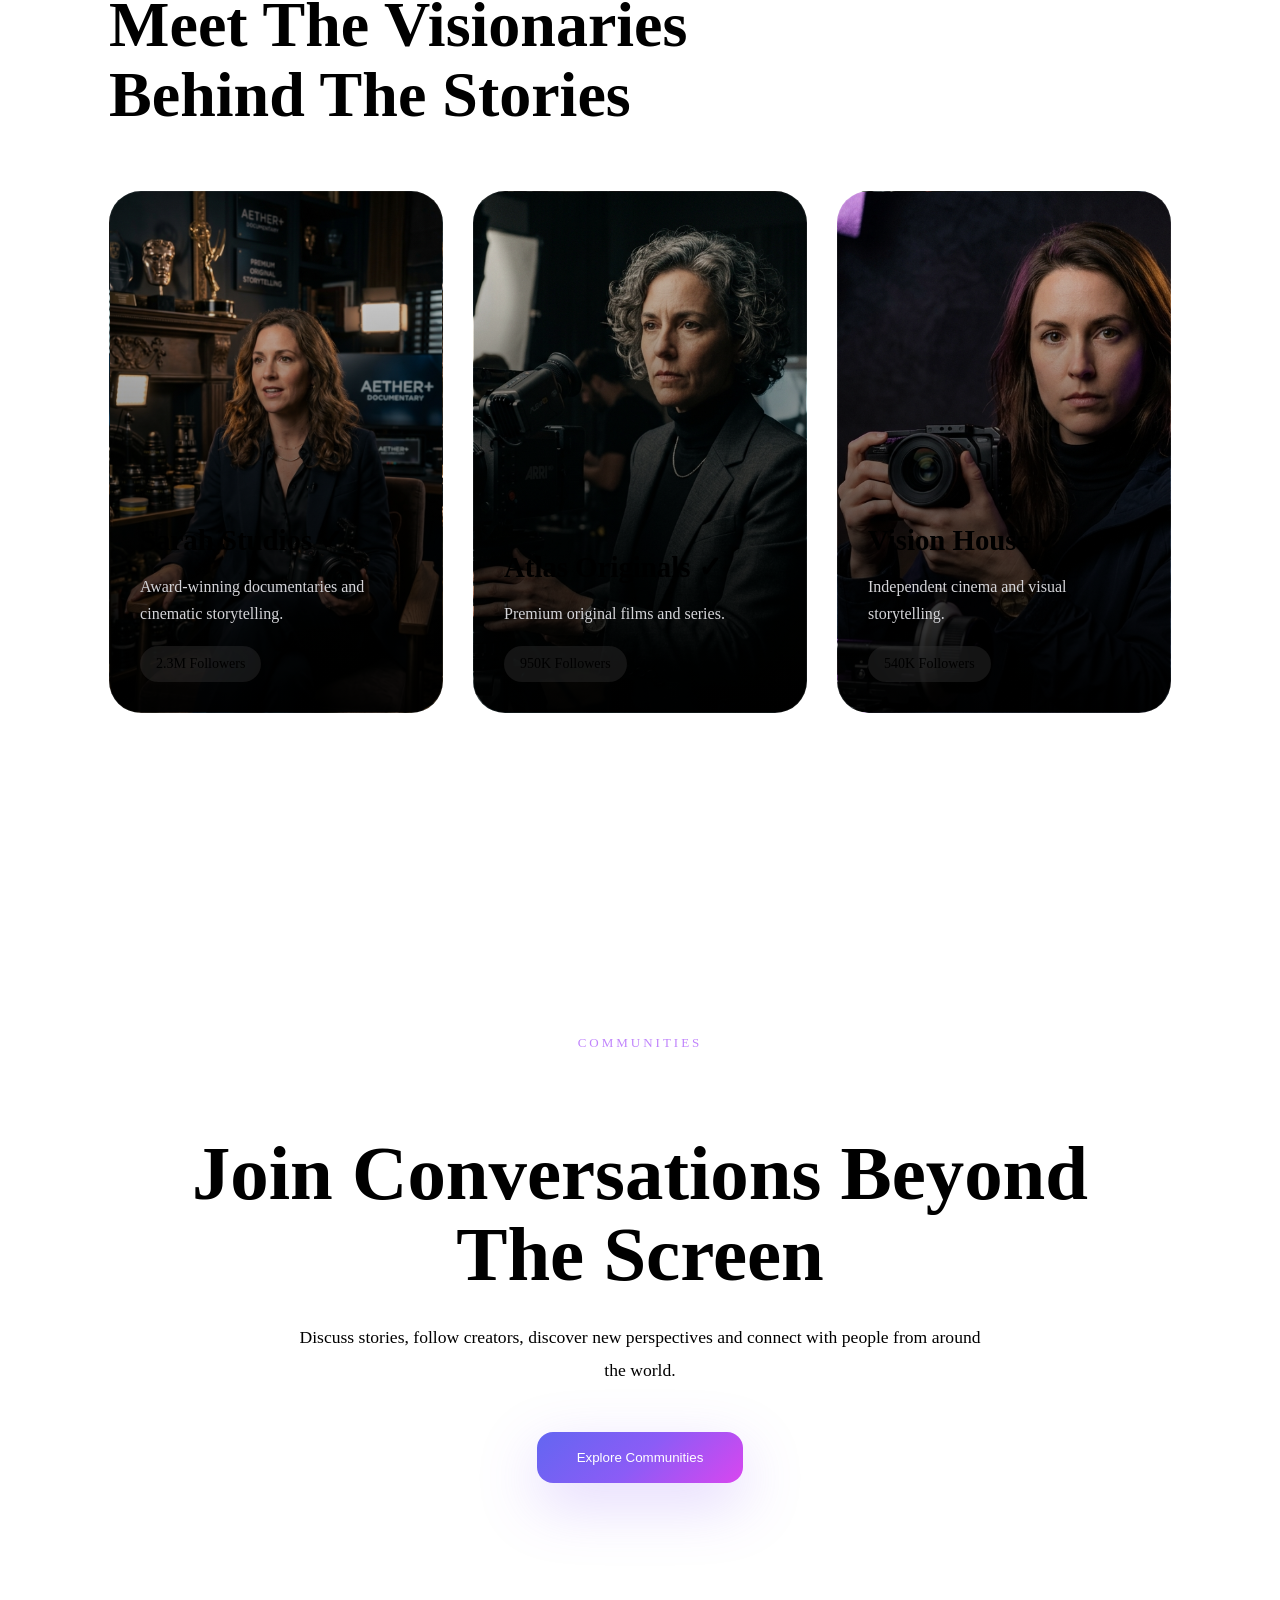
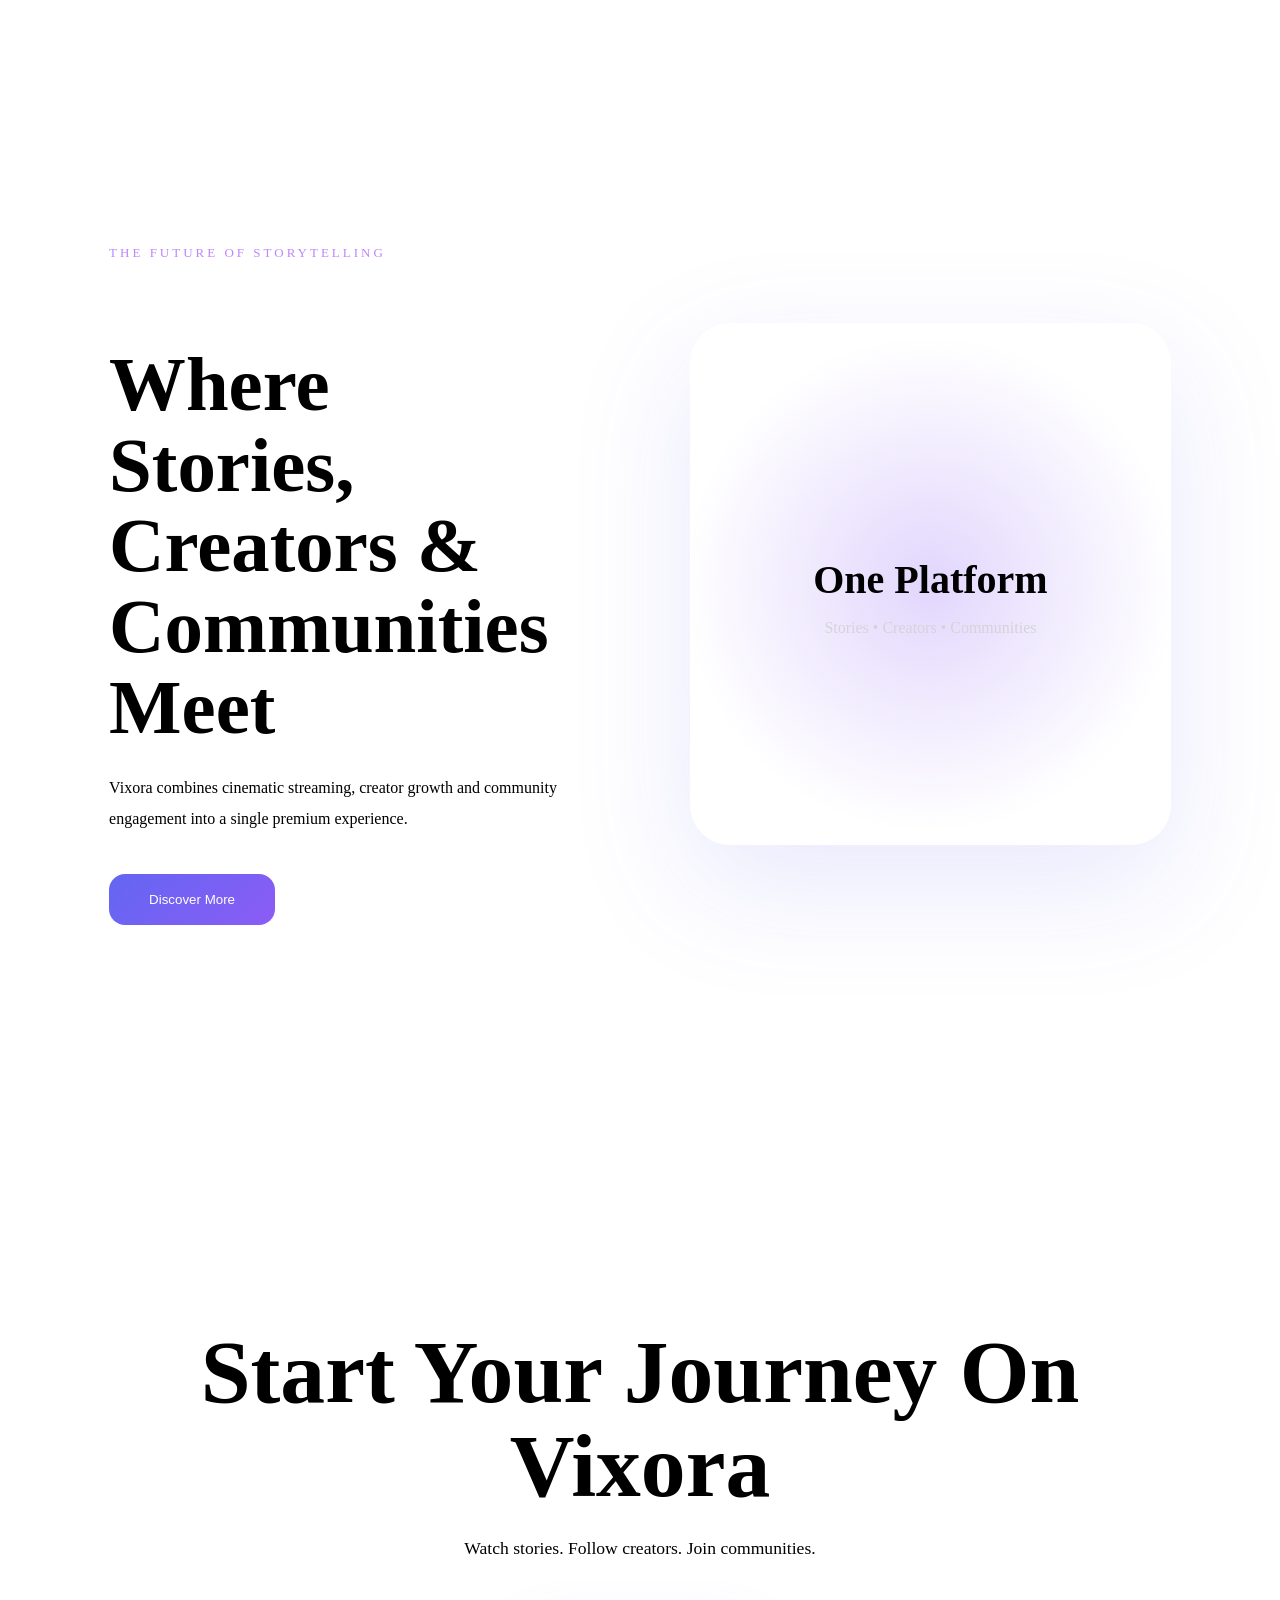
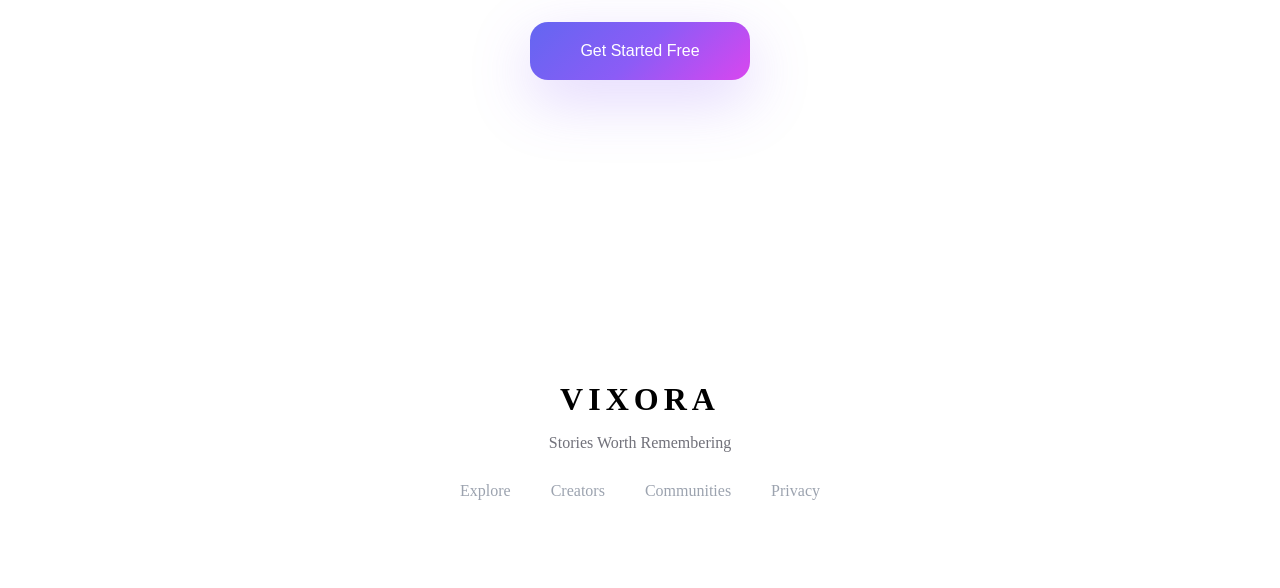
==== commit 9a4e3eb3: "Update index.html" ====
--- a/index.html
+++ b/index.html
@@ -59,6 +59,8 @@
 
 <section class="hero">
 
+<div class="mobile-hero-image"></div>
+  
 <div class="hero-left">
 
 <span class="hero-tag">
--- a/style.css
+++ b/style.css
@@ -1,16 +1,9 @@
-*{
-margin:0;
-padding:0;
-box-sizing:border-box;
-}
-
-body{
-background:#080808;
-color:white;
-font-family:'Inter',sans-serif;
-}
+/* ==================================================
+HEADER
+================================================== */
 
 header{
+
 position:fixed;
 
 top:0;
@@ -25,9 +18,9 @@
 
 padding:0 8%;
 
-background:rgba(5,5,8,.75);
-
-backdrop-filter:blur(20px);
+background:rgba(4,4,8,.75);
+
+backdrop-filter:blur(24px);
 
 border-bottom:
 1px solid rgba(255,255,255,.05);
@@ -36,36 +29,41 @@
 }
 
 .logo{
+
 font-size:2rem;
 
 font-weight:800;
 
-letter-spacing:5px;
+letter-spacing:6px;
 
 cursor:pointer;
 }
 
 nav{
+
 display:flex;
 
 gap:60px;
 }
 
 nav a{
-color:#9ca3af;
 
 text-decoration:none;
 
+color:#a1a1aa;
+
 font-size:15px;
 
 transition:.3s;
 }
 
 nav a:hover{
+
 color:white;
 }
 
 .actions{
+
 display:flex;
 
 align-items:center;
@@ -74,27 +72,31 @@
 }
 
 .login-btn{
-background:transparent;
+
+background:none;
+
+border:none;
 
 color:white;
 
+cursor:pointer;
+
+font-size:15px;
+}
+
+.start-btn{
+
+padding:14px 28px;
+
 border:none;
 
-font-size:15px;
+border-radius:14px;
 
 cursor:pointer;
-}
-
-.start-btn{
-padding:14px 28px;
-
-border:none;
-
-border-radius:14px;
 
 color:white;
 
-cursor:pointer;
+font-weight:600;
 
 background:
 linear-gradient(
@@ -105,68 +107,151 @@
 );
 
 box-shadow:
-0 10px 40px
+0 15px 50px
 rgba(139,92,246,.25);
 }
 
+.menu-toggle{
+
+display:none;
+
+font-size:32px;
+
+cursor:pointer;
+}
+
+/* ==================================================
+HERO
+================================================== */
+
 .hero{
+
+position:relative;
+
 min-height:100vh;
 
 display:grid;
 
-grid-template-columns:1fr 1fr;
+grid-template-columns:
+1fr 1fr;
 
 align-items:center;
 
-padding:0 8%;
-
-padding-top:90px;    
+gap:80px;
+
+padding-top:120px;
+
+padding-left:8%;
+padding-right:8%;
+
+overflow:hidden;
 
 background:
 
 radial-gradient(
-circle at 50% 100%,
-rgba(99,102,241,.25),
+circle at 50% 0%,
+rgba(139,92,246,.18),
 transparent 35%
 ),
 
 radial-gradient(
 circle at 80% 20%,
-rgba(139,92,246,.15),
+rgba(99,102,241,.12),
 transparent 30%
 ),
 
 linear-gradient(
 180deg,
 #030308,
-#070b14,
-#040404
-);
-
-overflow:hidden;
+#050711,
+#020204
+);
+}
+
+.hero::before{
+
+content:"";
+
+position:absolute;
+
+width:700px;
+height:700px;
+
+right:-250px;
+bottom:-250px;
+
+border-radius:50%;
+
+background:
+
+radial-gradient(
+circle,
+rgba(99,102,241,.15),
+transparent 70%
+);
+
+pointer-events:none;
+}
+
+.hero::after{
+
+content:"";
+
+position:absolute;
+
+top:-150px;
+left:50%;
+
+transform:translateX(-50%);
+
+width:600px;
+height:600px;
+
+background:
+
+radial-gradient(
+circle,
+rgba(139,92,246,.15),
+transparent 70%
+);
+
+pointer-events:none;
 }
 
 .hero-left{
+
 max-width:700px;
+
+position:relative;
+
+z-index:2;
 }
 
 .hero-tag{
-color:#a855f7;
-
-font-size:14px;
-
-letter-spacing:2px;
+
+display:inline-block;
+
+font-size:13px;
+
+letter-spacing:4px;
+
+color:#c084fc;
+
+margin-bottom:25px;
 }
 
 .hero h1{
-font-size:clamp(4rem,7vw,7rem);
-
-line-height:.95;
-
-margin:20px 0;
+
+font-size:
+clamp(4rem,7vw,7rem);
+
+line-height:.92;
+
+margin-bottom:30px;
 }
 
 .hero h1 span{
+
 display:block;
 
 background:
@@ -181,29 +266,38 @@
 }
 
 .hero p{
+
 max-width:600px;
 
+font-size:1.1rem;
+
+line-height:1.9;
+
 color:#a1a1aa;
-
-font-size:1.1rem;
-
-line-height:1.8;
 }
 
 .hero-buttons{
+
 display:flex;
 
 gap:20px;
 
-margin-top:40px;
+margin-top:50px;
 }
 
 .primary-btn{
-padding:18px 36px;
+
+padding:18px 38px;
 
 border:none;
 
-border-radius:14px;
+border-radius:16px;
+
+cursor:pointer;
+
+font-weight:600;
+
+color:white;
 
 background:
 linear-gradient(
@@ -212,254 +306,69 @@
 #d946ef
 );
 
+box-shadow:
+0 20px 50px
+rgba(139,92,246,.25);
+}
+
+.secondary-btn{
+
+padding:18px 38px;
+
+border-radius:16px;
+
+border:
+1px solid rgba(255,255,255,.08);
+
+background:
+rgba(255,255,255,.03);
+
+backdrop-filter:blur(20px);
+
 color:white;
 
 cursor:pointer;
 }
 
-.secondary-btn{
-padding:18px 36px;
-
-border-radius:14px;
-
-border:1px solid rgba(255,255,255,.1);
-
-background:transparent;
-
-color:white;
-}
-
-.hero-features{
+/* ==================================================
+HERO STATS
+================================================== */
+
+.hero-stats{
+
 display:flex;
 
-gap:40px;
-
-margin-top:50px;
+gap:20px;
 
 flex-wrap:wrap;
-}
-
-.feature{
-color:#d4d4d8;
-
-font-size:14px;
-}
-
-.hero-right{
-display:flex;
-
-justify-content:center;
-}
-
-.hero::before{
-content:"";
-
-position:absolute;
-
-width:700px;
-height:700px;
-
-border-radius:50%;
-
-background:
-radial-gradient(
-circle,
-rgba(99,102,241,.15),
-transparent 70%
-);
-
-right:-200px;
-bottom:-200px;
-
-pointer-events:none;
-}
-
-.poster-grid{
-display:grid;
-
-grid-template-columns:
-repeat(3,190px);
-
-gap:20px;
-
-transform:rotate(-6deg);
-}
-
-.poster:nth-child(1){
-margin-top:40px;
-}
-
-.poster:nth-child(2){
-margin-top:-30px;
-}
-
-.poster:nth-child(3){
+
 margin-top:60px;
 }
 
-.poster:nth-child(4){
-margin-top:-10px;
-}
-
-.poster:nth-child(5){
-margin-top:50px;
-}
-
-.poster:nth-child(6){
-margin-top:-40px;
-}
-
-.poster{
-height:280px;
-
-border-radius:20px;
+.stat-card{
+
+padding:24px 28px;
+
+min-width:150px;
+
+border-radius:24px;
 
 background:
 linear-gradient(
 180deg,
-#1e1b4b,
-#09090b
+rgba(255,255,255,.05),
+rgba(255,255,255,.02)
 );
 
 border:
 1px solid rgba(255,255,255,.06);
 
-box-shadow:
-0 20px 40px
-rgba(0,0,0,.4);
-  }
-
-.poster{
-height:320px;
-
-border-radius:24px;
-
-overflow:hidden;
-
-background-size:cover;
-
-background-position:center;
-
-position:relative;
-
-transition:.4s ease;
-}
-
-.poster:hover{
-
-transform:
-translateY(-10px)
-scale(1.03);
-
-box-shadow:
-0 30px 60px
-rgba(0,0,0,.5);
-}
-
-.poster::after{
-content:"";
-
-position:absolute;
-
-inset:0;
-
-background:
-linear-gradient(
-180deg,
-transparent,
-rgba(0,0,0,.5)
-);
-}
-
-.poster-1{
-background-image:
-url("images/poster1.jpg");
-}
-
-.poster-2{
-background-image:
-url("images/poster2.jpg");
-}
-
-.poster-3{
-background-image:
-url("images/poster3.jpg");
-}
-
-.poster-4{
-background-image:
-url("images/poster4.jpg");
-}
-
-.poster-5{
-background-image:
-url("images/poster5.jpg");
-}
-
-.poster-6{
-background-image:
-url("images/poster6.jpg");
-               }
-
-.menu-toggle{
-display:none;
-
-font-size:30px;
-
-cursor:pointer;
-}
-
-@media(max-width:900px){
-
-nav{
-display:none;
-}
-
-.actions{
-display:none;
-}
-
-.menu-toggle{
-display:block;
-}
-
-.hero{
-grid-template-columns:1fr;
-}
-
-.hero-right{
-margin-top:50px;
-}
-
-.hero h1{
-font-size:4rem;
-}
-
-}
-
-.hero-stats{
-display:flex;
-gap:20px;
-margin-top:50px;
-flex-wrap:wrap;
-}
-
-.stat-card{
-padding:20px 25px;
-
-background:rgba(255,255,255,.03);
-
-border:1px solid rgba(255,255,255,.06);
-
-backdrop-filter:blur(15px);
-
-border-radius:18px;
-
-min-width:140px;
+backdrop-filter:blur(20px);
 }
 
 .stat-card h3{
-font-size:1.8rem;
+
+font-size:2rem;
 
 background:
 linear-gradient(
@@ -473,8 +382,137 @@
 }
 
 .stat-card p{
-margin-top:5px;
+
+margin-top:8px;
+
 color:#a1a1aa;
+}
+
+/* ==================================================
+POSTER WALL
+================================================== */
+
+.hero-right{
+
+display:flex;
+
+justify-content:center;
+
+align-items:center;
+}
+
+.poster-grid{
+
+display:grid;
+
+grid-template-columns:
+repeat(3,190px);
+
+gap:20px;
+
+transform:rotate(-5deg);
+}
+
+.poster{
+
+height:320px;
+
+border-radius:28px;
+
+overflow:hidden;
+
+position:relative;
+
+background-size:cover;
+background-position:center;
+
+border:
+1px solid rgba(255,255,255,.06);
+
+box-shadow:
+0 25px 60px
+rgba(0,0,0,.45);
+
+transition:.4s ease;
+
+animation:
+float 8s ease-in-out infinite;
+}
+
+.poster:hover{
+
+transform:
+translateY(-10px)
+scale(1.03);
+}
+
+.poster::after{
+
+content:"";
+
+position:absolute;
+
+inset:0;
+
+background:
+linear-gradient(
+180deg,
+transparent,
+rgba(0,0,0,.55)
+);
+}
+
+.poster:nth-child(1){
+margin-top:40px;
+}
+
+.poster:nth-child(2){
+margin-top:-30px;
+animation-delay:1s;
+}
+
+.poster:nth-child(3){
+margin-top:60px;
+animation-delay:2s;
+}
+
+.poster:nth-child(4){
+margin-top:-10px;
+animation-delay:3s;
+}
+
+.poster:nth-child(5){
+margin-top:50px;
+animation-delay:4s;
+}
+
+.poster:nth-child(6){
+margin-top:-40px;
+animation-delay:5s;
+}
+
+.poster-1{
+background-image:url("images/poster1.jpg");
+}
+
+.poster-2{
+background-image:url("images/poster2.jpg");
+}
+
+.poster-3{
+background-image:url("images/poster3.jpg");
+}
+
+.poster-4{
+background-image:url("images/poster4.jpg");
+}
+
+.poster-5{
+background-image:url("images/poster5.jpg");
+}
+
+.poster-6{
+background-image:url("images/poster6.jpg");
 }
 
 @keyframes float{
@@ -493,173 +531,200 @@
 
 }
 
+/* ==================================================
+MOBILE HERO
+================================================== */
+
+@media(max-width:900px){
+
+nav,
+.actions{
+display:none;
+}
+
+.menu-toggle{
+display:block;
+}
+
+header{
+padding:0 32px;
+}
+
+.hero{
+
+display:flex;
+flex-direction:column;
+
+gap:60px;
+
+padding-top:130px;
+
+padding-left:32px;
+padding-right:32px;
+padding-bottom:80px;
+
+min-height:auto;
+}
+
+.hero-left{
+max-width:100%;
+}
+
+.hero h1{
+
+font-size:
+clamp(3rem,12vw,4.5rem);
+
+line-height:.95;
+}
+
+.hero p{
+
+max-width:100%;
+
+font-size:1rem;
+
+line-height:1.9;
+}
+
+.hero-buttons{
+
+flex-direction:column;
+
+width:100%;
+}
+
+.primary-btn,
+.secondary-btn{
+
+width:100%;
+}
+
+.hero-stats{
+
+display:grid;
+
+grid-template-columns:1fr;
+
+gap:16px;
+}
+
+.hero-right{
+width:100%;
+}
+
+.poster-grid{
+
+grid-template-columns:
+repeat(2,1fr);
+
+transform:none;
+
+gap:16px;
+}
+
 .poster{
-animation:float 8s ease-in-out infinite;
-}
-
-.poster:nth-child(2){
-animation-delay:1s;
-}
-
-.poster:nth-child(3){
-animation-delay:2s;
-}
-
-.poster:nth-child(4){
-animation-delay:3s;
-}
-
-.poster:nth-child(5){
-animation-delay:4s;
-}
-
-.poster:nth-child(6){
-animation-delay:5s;
-}
+
+height:250px;
+
+margin-top:0 !important;
+
+animation:none;
+}
+
+   }
+
+
+/* ==================================================
+   SHARED SECTION HEADER
+================================================== */
+
+.section-header{
+
+margin-bottom:60px;
+}
+
+.section-header span{
+
+display:inline-block;
+
+color:#c084fc;
+
+letter-spacing:3px;
+
+font-size:13px;
+
+margin-bottom:16px;
+}
+
+.section-header h2{
+
+font-size:
+clamp(2.5rem,5vw,4rem);
+
+max-width:700px;
+
+line-height:1.1;
+}
+
+/* ==================================================
+   CATEGORIES
+================================================== */
 
 .categories{
-padding:120px 8%;
-}
-
-.categories h2{
-font-size:3rem;
-
-margin-bottom:50px;
+
+padding:140px 8%;
 }
 
 .category-grid{
+
 display:grid;
 
 grid-template-columns:
-repeat(auto-fit,minmax(250px,1fr));
-
-gap:25px;
+repeat(auto-fit,minmax(280px,1fr));
+
+gap:30px;
 }
 
 .category-card{
-height:320px;
-
-border-radius:24px;
-
-background:
-linear-gradient(
-180deg,
-rgba(255,255,255,.04),
-rgba(255,255,255,.01)
-);
+
+position:relative;
+
+height:420px;
+
+border-radius:30px;
+
+overflow:hidden;
+
+background-size:cover;
+
+background-position:center;
 
 border:
 1px solid rgba(255,255,255,.06);
 
+transition:.4s ease;
+}
+
+.category-card:hover{
+
+transform:
+translateY(-10px);
+}
+
+.category-overlay{
+
+position:absolute;
+
+inset:0;
+
 display:flex;
 
-align-items:flex-end;
+flex-direction:column;
+
+justify-content:flex-end;
 
 padding:30px;
-
-transition:.4s;
-}
-
-.category-card:hover{
-transform:translateY(-10px);
-  }  
-
-.trending{
-padding:120px 8%;
-}
-
-.trending h2{
-font-size:3rem;
-margin-bottom:50px;
-}
-
-.trending-row{
-display:flex;
-gap:25px;
-overflow-x:auto;
-padding-bottom:15px;
-}
-
-.trend-card{
-min-width:280px;
-height:420px;
-
-border-radius:24px;
-
-background:
-linear-gradient(
-180deg,
-#151515,
-#080808
-);
-
-border:
-1px solid rgba(255,255,255,.06);
-
-position:relative;
-
-transition:.4s;
-}
-
-.trend-card:hover{
-transform:translateY(-12px);
-}
-
-.trend-card span{
-position:absolute;
-
-bottom:20px;
-left:20px;
-
-font-size:4rem;
-font-weight:800;
-
-color:rgba(255,255,255,.15);
-  }
-
-.creators{
-padding:120px 8%;
-}
-
-.creators h2{
-font-size:3rem;
-margin-bottom:50px;
-}
-
-.creator-grid{
-display:grid;
-grid-template-columns:
-repeat(auto-fit,minmax(280px,1fr));
-
-gap:25px;
-}
-
-.creator-card{
-height:420px;
-
-border-radius:30px;
-
-overflow:hidden;
-
-position:relative;
-
-display:flex;
-
-align-items:flex-end;
-
-padding:30px;
-
-background-size:cover;
-background-position:center;
-
-transition:.5s;
-}
-
-.creator-card::before{
-content:"";
-
-position:absolute;
-inset:0;
 
 background:
 linear-gradient(
@@ -669,23 +734,419 @@
 );
 }
 
-.creator-card:hover{
+.category-overlay h3{
+
+font-size:2rem;
+
+margin-bottom:10px;
+}
+
+.category-overlay p{
+
+line-height:1.7;
+
+color:#d4d4d8;
+}
+
+/* category backgrounds */
+
+.films{
+background-image:url("images/films.jpg");
+}
+
+.series{
+background-image:url("images/series.jpg");
+}
+
+.documentaries{
+background-image:url("images/documentary.jpg");
+}
+
+.communities{
+background-image:url("images/community.jpg");
+}
+
+/* ==================================================
+   TRENDING
+================================================== */
+
+.trending{
+
+padding:140px 8%;
+}
+
+.trending-row{
+
+display:flex;
+
+gap:25px;
+
+overflow-x:auto;
+
+padding-bottom:15px;
+
+scrollbar-width:none;
+}
+
+.trending-row::-webkit-scrollbar{
+display:none;
+}
+
+.trend-card{
+
+position:relative;
+
+min-width:300px;
+
+height:460px;
+
+border-radius:30px;
+
+overflow:hidden;
+
+background-size:cover;
+
+background-position:center;
+
+border:
+1px solid rgba(255,255,255,.06);
+
+transition:.4s ease;
+}
+
+.trend-card:hover{
+
 transform:
 translateY(-12px);
 }
 
+.trend-card::after{
+
+content:"";
+
+position:absolute;
+
+inset:0;
+
+background:
+linear-gradient(
+180deg,
+transparent,
+rgba(0,0,0,.85)
+);
+}
+
+.trend-info{
+
+position:absolute;
+
+bottom:30px;
+left:30px;
+
+z-index:2;
+}
+
+.trend-info span{
+
+font-size:3rem;
+
+font-weight:800;
+
+color:
+rgba(255,255,255,.3);
+}
+
+.trend-info h3{
+
+margin-top:10px;
+
+font-size:1.4rem;
+}
+
+/* trending posters */
+
+.trend-1{
+background-image:url("images/trend1.jpg");
+}
+
+.trend-2{
+background-image:url("images/trend2.jpg");
+}
+
+.trend-3{
+background-image:url("images/trend3.jpg");
+}
+
+.trend-4{
+background-image:url("images/trend4.jpg");
+}
+
+.trend-5{
+background-image:url("images/trend5.jpg");
+   }
+
+/* ==================================================
+   FEATURED CREATORS
+================================================== */
+
+.creators{
+
+padding:140px 8%;
+}
+
+.creator-grid{
+
+display:grid;
+
+grid-template-columns:
+repeat(auto-fit,minmax(320px,1fr));
+
+gap:30px;
+}
+
+.creator-card{
+
+position:relative;
+
+height:520px;
+
+border-radius:32px;
+
+overflow:hidden;
+
+background-size:cover;
+background-position:center;
+
+border:
+1px solid rgba(255,255,255,.06);
+
+transition:.5s ease;
+}
+
+.creator-card:hover{
+
+transform:
+translateY(-12px);
+
+box-shadow:
+0 30px 80px
+rgba(0,0,0,.4);
+}
+
+.creator-card::after{
+
+content:"";
+
+position:absolute;
+
+inset:0;
+
+background:
+linear-gradient(
+180deg,
+transparent,
+rgba(0,0,0,.92)
+);
+}
+
 .creator-info{
-position:relative;
+
+position:absolute;
+
+bottom:30px;
+left:30px;
+right:30px;
+
 z-index:2;
 }
 
-.creator-avatar{
-width:100px;
-height:100px;
+.creator-info h3{
+
+font-size:1.8rem;
+
+margin-bottom:12px;
+}
+
+.creator-info p{
+
+line-height:1.7;
+
+color:#d4d4d8;
+
+margin-bottom:18px;
+}
+
+.creator-info span{
+
+display:inline-block;
+
+padding:10px 16px;
+
+border-radius:999px;
+
+background:
+rgba(255,255,255,.08);
+
+backdrop-filter:blur(20px);
+
+font-size:14px;
+}
+
+/* creator backgrounds */
+
+.creator-1{
+background-image:url("images/creator1.jpg");
+}
+
+.creator-2{
+background-image:url("images/creator2.jpg");
+}
+
+.creator-3{
+background-image:url("images/creator3.jpg");
+}
+
+/* ==================================================
+   COMMUNITY
+================================================== */
+
+.community{
+
+padding:180px 8%;
+
+text-align:center;
+
+max-width:1000px;
 
 margin:auto;
-
-border-radius:50%;
+}
+
+.community span{
+
+display:inline-block;
+
+color:#c084fc;
+
+letter-spacing:3px;
+
+font-size:13px;
+
+margin-bottom:20px;
+}
+
+.community h2{
+
+font-size:
+clamp(3rem,6vw,5rem);
+
+line-height:1.05;
+
+margin-bottom:25px;
+}
+
+.community p{
+
+max-width:700px;
+
+margin:auto;
+
+color:var(--text-soft);
+
+line-height:1.9;
+
+font-size:1.1rem;
+}
+
+.community button{
+
+margin-top:45px;
+
+padding:18px 40px;
+
+border:none;
+
+border-radius:16px;
+
+cursor:pointer;
+
+color:white;
+
+background:
+linear-gradient(
+135deg,
+#6366f1,
+#8b5cf6,
+#d946ef
+);
+
+box-shadow:
+0 20px 60px
+rgba(139,92,246,.25);
+}
+
+/* ==================================================
+   WHY VIXORA
+================================================== */
+
+.why-vixora{
+
+display:grid;
+
+grid-template-columns:
+1fr 1fr;
+
+gap:100px;
+
+align-items:center;
+
+padding:180px 8%;
+}
+
+.why-content span{
+
+display:inline-block;
+
+color:#c084fc;
+
+letter-spacing:3px;
+
+font-size:13px;
+
+margin-bottom:20px;
+}
+
+.why-content h2{
+
+font-size:
+clamp(3rem,6vw,5rem);
+
+line-height:1.05;
+
+margin-bottom:25px;
+}
+
+.why-content p{
+
+max-width:550px;
+
+line-height:1.9;
+
+color:var(--text-soft);
+
+margin-bottom:40px;
+}
+
+.why-content button{
+
+padding:18px 40px;
+
+border:none;
+
+border-radius:16px;
+
+cursor:pointer;
+
+color:white;
 
 background:
 linear-gradient(
@@ -693,172 +1154,147 @@
 #6366f1,
 #8b5cf6
 );
-
-margin-bottom:20px;
-}
-
-.creator-card p{
-color:#a1a1aa;
-margin-top:10px;
-  }
-
-.community{
-padding:140px 8%;
+}
+
+.glass-panel{
+
+height:520px;
+
+border-radius:40px;
+
+display:flex;
+
+justify-content:center;
+align-items:center;
+
+background:
+rgba(255,255,255,.03);
+
+border:
+1px solid rgba(255,255,255,.08);
+
+backdrop-filter:
+blur(30px);
+
+box-shadow:
+0 40px 120px
+rgba(99,102,241,.15);
+
+position:relative;
+
+overflow:hidden;
+}
+
+.glass-panel::before{
+
+content:"";
+
+position:absolute;
+
+width:500px;
+height:500px;
+
+border-radius:50%;
+
+background:
+radial-gradient(
+circle,
+rgba(139,92,246,.25),
+transparent 70%
+);
+
+pointer-events:none;
+}
+
+.glass-content{
+
+position:relative;
+
+z-index:2;
 
 text-align:center;
 }
 
-.community h2{
-font-size:4rem;
-margin-bottom:20px;
-}
-
-.community p{
-max-width:700px;
+.glass-content h3{
+
+font-size:2.5rem;
+
+margin-bottom:15px;
+}
+
+.glass-content p{
+
+color:#d4d4d8;
+}
+
+/* ==================================================
+   CTA
+================================================== */
+
+.cta{
+
+padding:220px 8%;
+
+text-align:center;
+}
+
+.cta h2{
+
+font-size:
+clamp(3rem,7vw,6rem);
+
+line-height:1.05;
+
+max-width:900px;
 
 margin:auto;
-
-color:#a1a1aa;
-
-line-height:1.8;
-}
-
-.community button{
-margin-top:40px;
-
-padding:18px 40px;
+}
+
+.cta p{
+
+margin-top:25px;
+
+color:var(--text-soft);
+
+font-size:1.1rem;
+}
+
+.cta button{
+
+margin-top:45px;
+
+padding:20px 50px;
 
 border:none;
 
-border-radius:16px;
+border-radius:18px;
+
+cursor:pointer;
+
+color:white;
+
+font-size:1rem;
 
 background:
 linear-gradient(
 135deg,
 #6366f1,
-#8b5cf6
-);
-
-color:white;
-
-cursor:pointer;
-  }
-
-.why-vixora{
-display:grid;
-
-grid-template-columns:
-1fr 1fr;
-
-gap:100px;
-
-align-items:center;
-
-padding:150px 8%;
-  }
-
-.why-vixora h2{
-font-size:3rem;
-margin-bottom:50px;
-text-align:center;
-}
-
-.why-grid{
-display:grid;
-grid-template-columns:
-repeat(auto-fit,minmax(280px,1fr));
-gap:25px;
-}
-
-.why-card{
-padding:40px;
-
-border-radius:24px;
-
-background:
-rgba(255,255,255,.03);
-
-border:
-1px solid rgba(255,255,255,.06);
-
-transition:.4s;
-}
-
-.why-card:hover{
-transform:translateY(-10px);
-}
-
-.why-card p{
-margin-top:15px;
-color:#a1a1aa;
-line-height:1.8;
-  }
-
-.glass-panel{
-
-height:500px;
-
-border-radius:40px;
-
-background:
-rgba(255,255,255,.03);
-
-backdrop-filter:
-blur(30px);
-
-border:
-1px solid rgba(255,255,255,.08);
+#8b5cf6,
+#d946ef
+);
 
 box-shadow:
-0 40px 100px
-rgba(99,102,241,.15);
-  }
-
-.cta{
-padding:160px 8%;
-
-text-align:center;
-}
-
-.cta h2{
-font-size:clamp(3rem,6vw,5rem);
-
-max-width:900px;
-
-margin:auto;
-}
-
-.cta p{
-margin-top:20px;
-
-color:#a1a1aa;
-}
-
-.cta button{
-margin-top:40px;
-
-padding:20px 45px;
-
-border:none;
-
-border-radius:18px;
-
-background:
-linear-gradient(
-135deg,
-#6366f1,
-#8b5cf6
-);
-
-color:white;
-
-font-size:1rem;
-
-cursor:pointer;
-  }
+0 20px 60px
+rgba(139,92,246,.25);
+}
+
+/* ==================================================
+   FOOTER
+================================================== */
 
 footer{
-padding:60px 8%;
+
+padding:80px 8%;
 
 text-align:center;
 
@@ -866,11 +1302,166 @@
 1px solid rgba(255,255,255,.05);
 }
 
-footer h3{
-letter-spacing:4px;
+.footer-logo{
+
+font-size:2rem;
+
+font-weight:800;
+
+letter-spacing:5px;
+
+margin-bottom:15px;
 }
 
 footer p{
-margin-top:10px;
+
 color:#71717a;
-}
+
+margin-bottom:30px;
+}
+
+.footer-links{
+
+display:flex;
+
+justify-content:center;
+
+gap:40px;
+
+flex-wrap:wrap;
+}
+
+.footer-links a{
+
+text-decoration:none;
+
+color:#9ca3af;
+
+transition:.3s;
+}
+
+.footer-links a:hover{
+
+color:white;
+}
+
+/* ==================================================
+   ANIMATIONS
+================================================== */
+
+@keyframes float{
+
+0%{
+transform:translateY(0);
+}
+
+50%{
+transform:translateY(-12px);
+}
+
+100%{
+transform:translateY(0);
+}
+
+}
+
+/* ==================================================
+   MOBILE RESPONSIVE
+================================================== */
+
+@media(max-width:1000px){
+
+.hero{
+grid-template-columns:1fr;
+gap:80px;
+}
+
+.why-vixora{
+grid-template-columns:1fr;
+}
+
+.poster-grid{
+transform:none;
+}
+
+.hero-right{
+justify-content:flex-start;
+}
+
+}
+
+@media(max-width:900px){
+
+nav,
+.actions{
+display:none;
+}
+
+.menu-toggle{
+display:block;
+}
+
+.hero h1{
+font-size:4rem;
+}
+
+.poster-grid{
+
+grid-template-columns:
+repeat(2,1fr);
+}
+
+.section-header h2,
+.community h2,
+.why-content h2,
+.cta h2{
+
+font-size:3rem;
+}
+
+}
+
+@media(max-width:600px){
+
+header{
+padding:0 5%;
+}
+
+.hero,
+.categories,
+.trending,
+.creators,
+.community,
+.why-vixora,
+.cta{
+
+padding-left:5%;
+padding-right:5%;
+}
+
+.hero-buttons{
+
+flex-direction:column;
+}
+
+.hero-stats{
+
+flex-direction:column;
+}
+
+.poster{
+
+height:260px;
+}
+
+.creator-card{
+
+height:420px;
+}
+
+.glass-panel{
+
+height:380px;
+}
+
+   }   
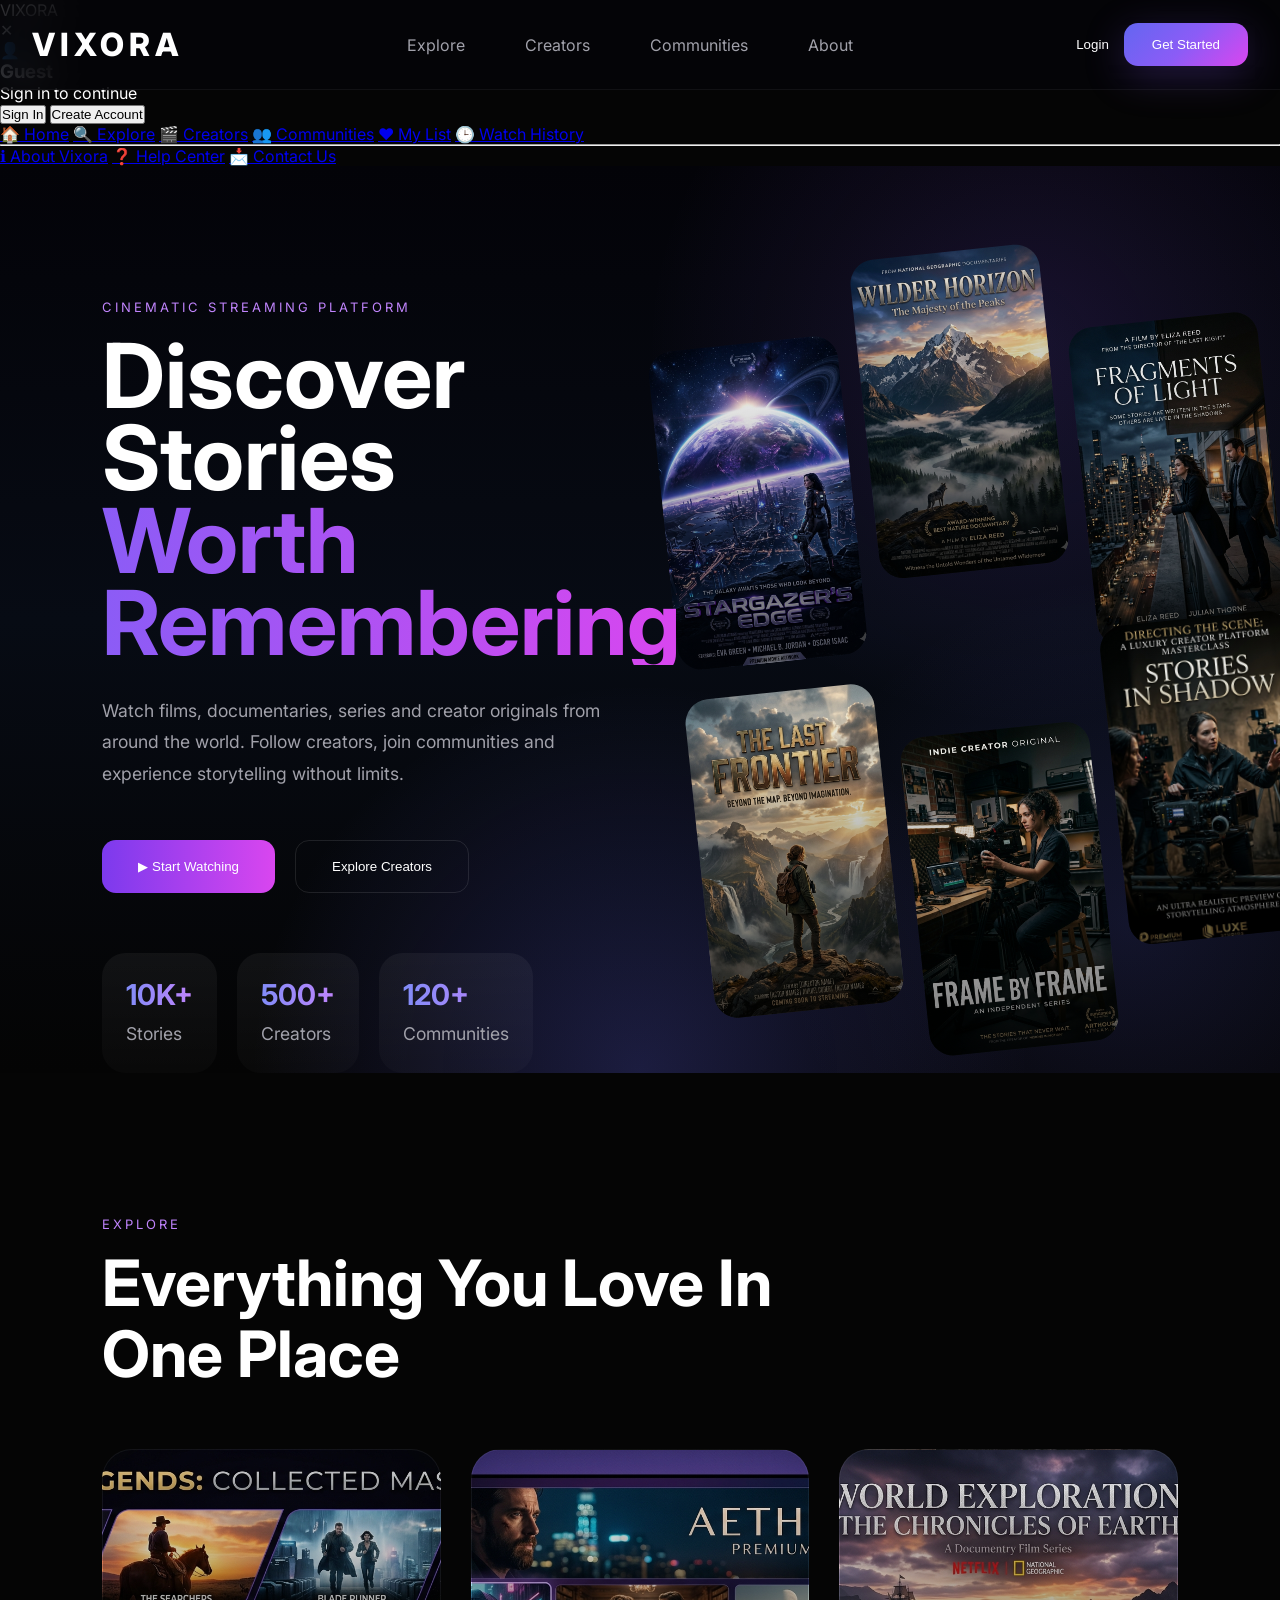
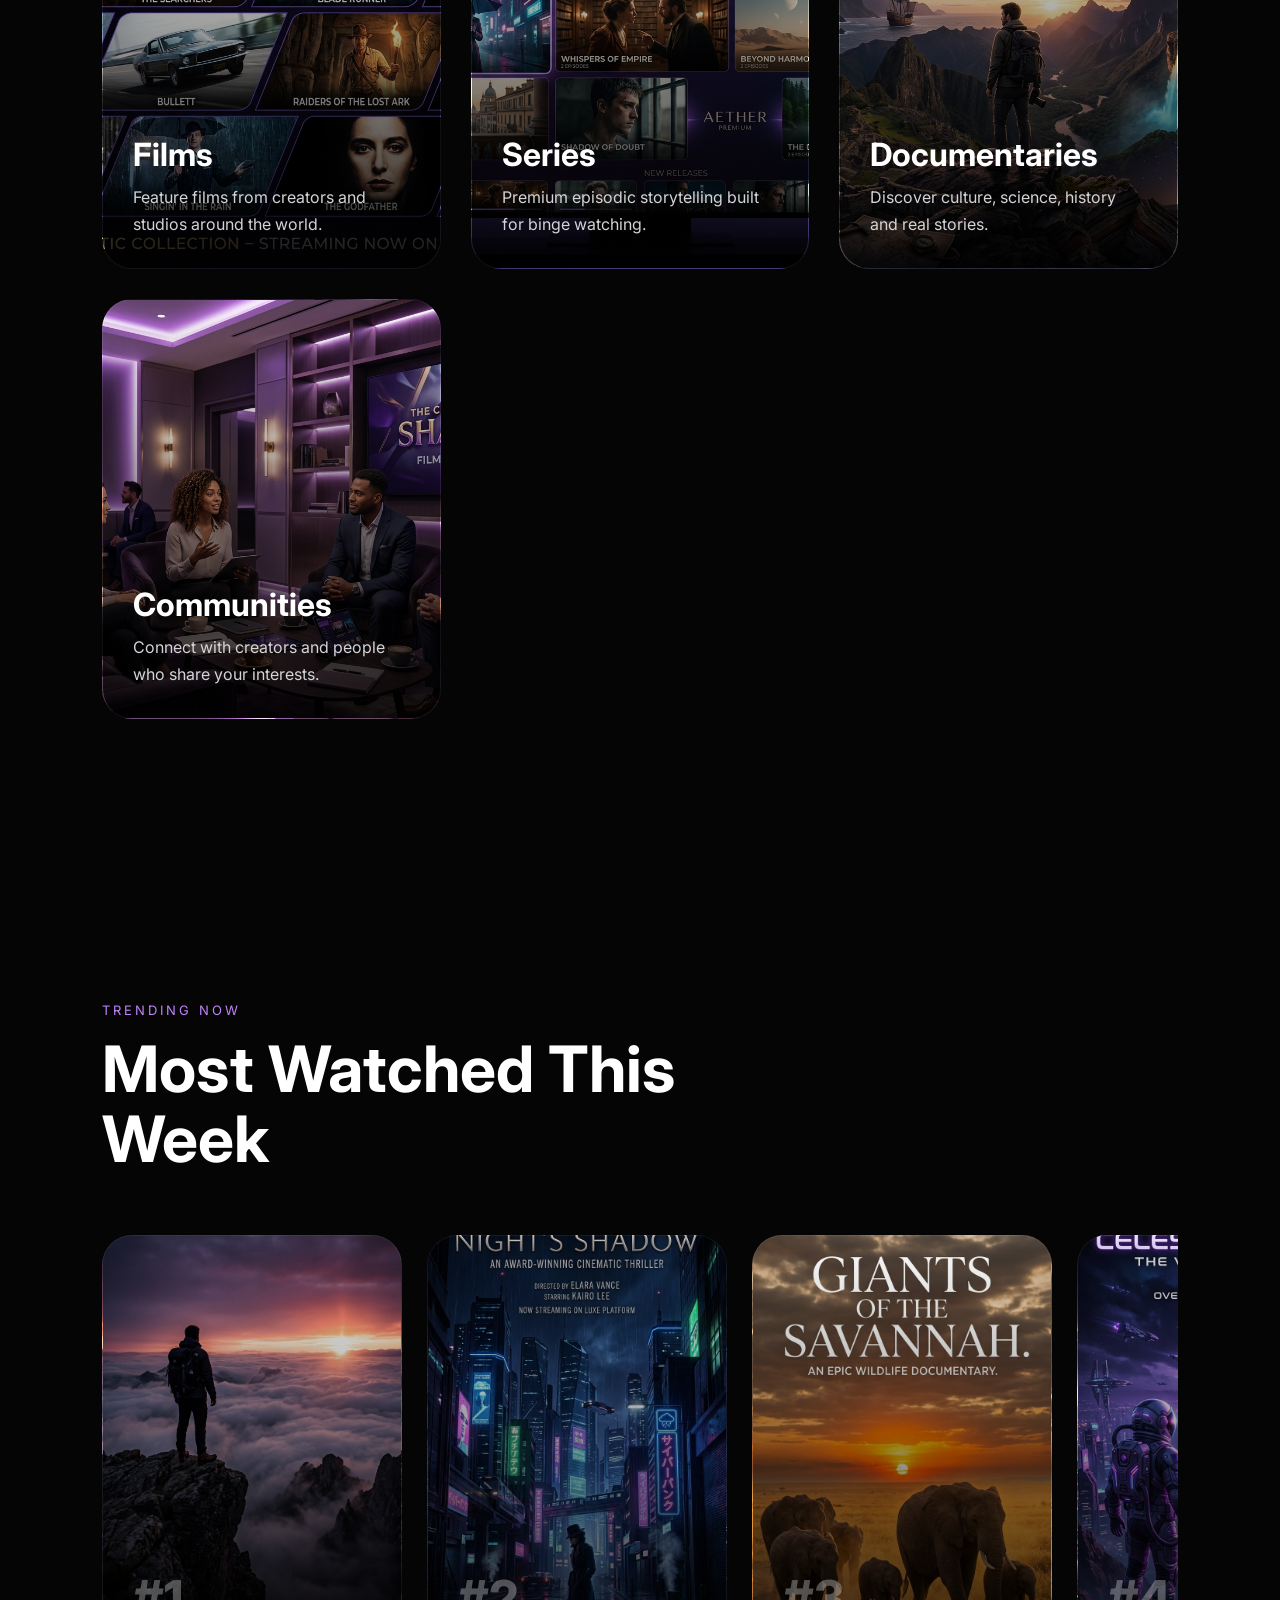
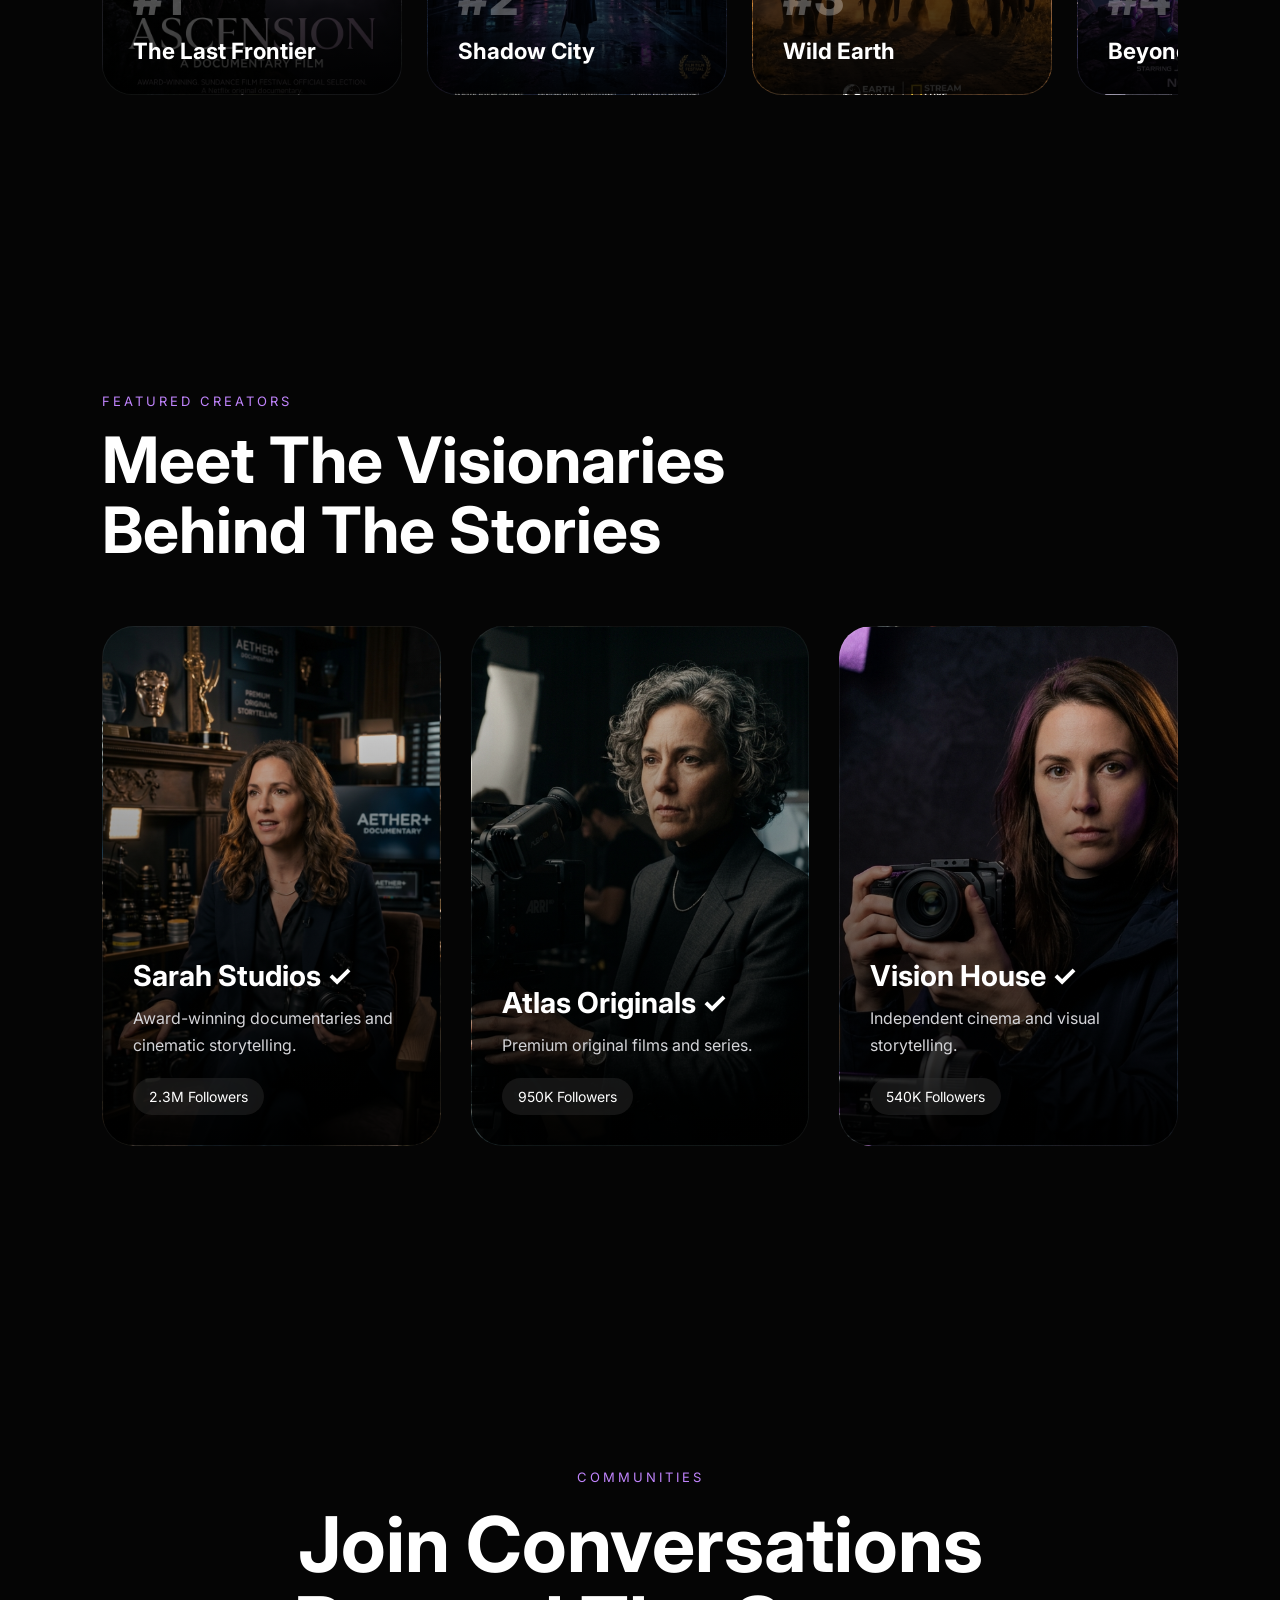
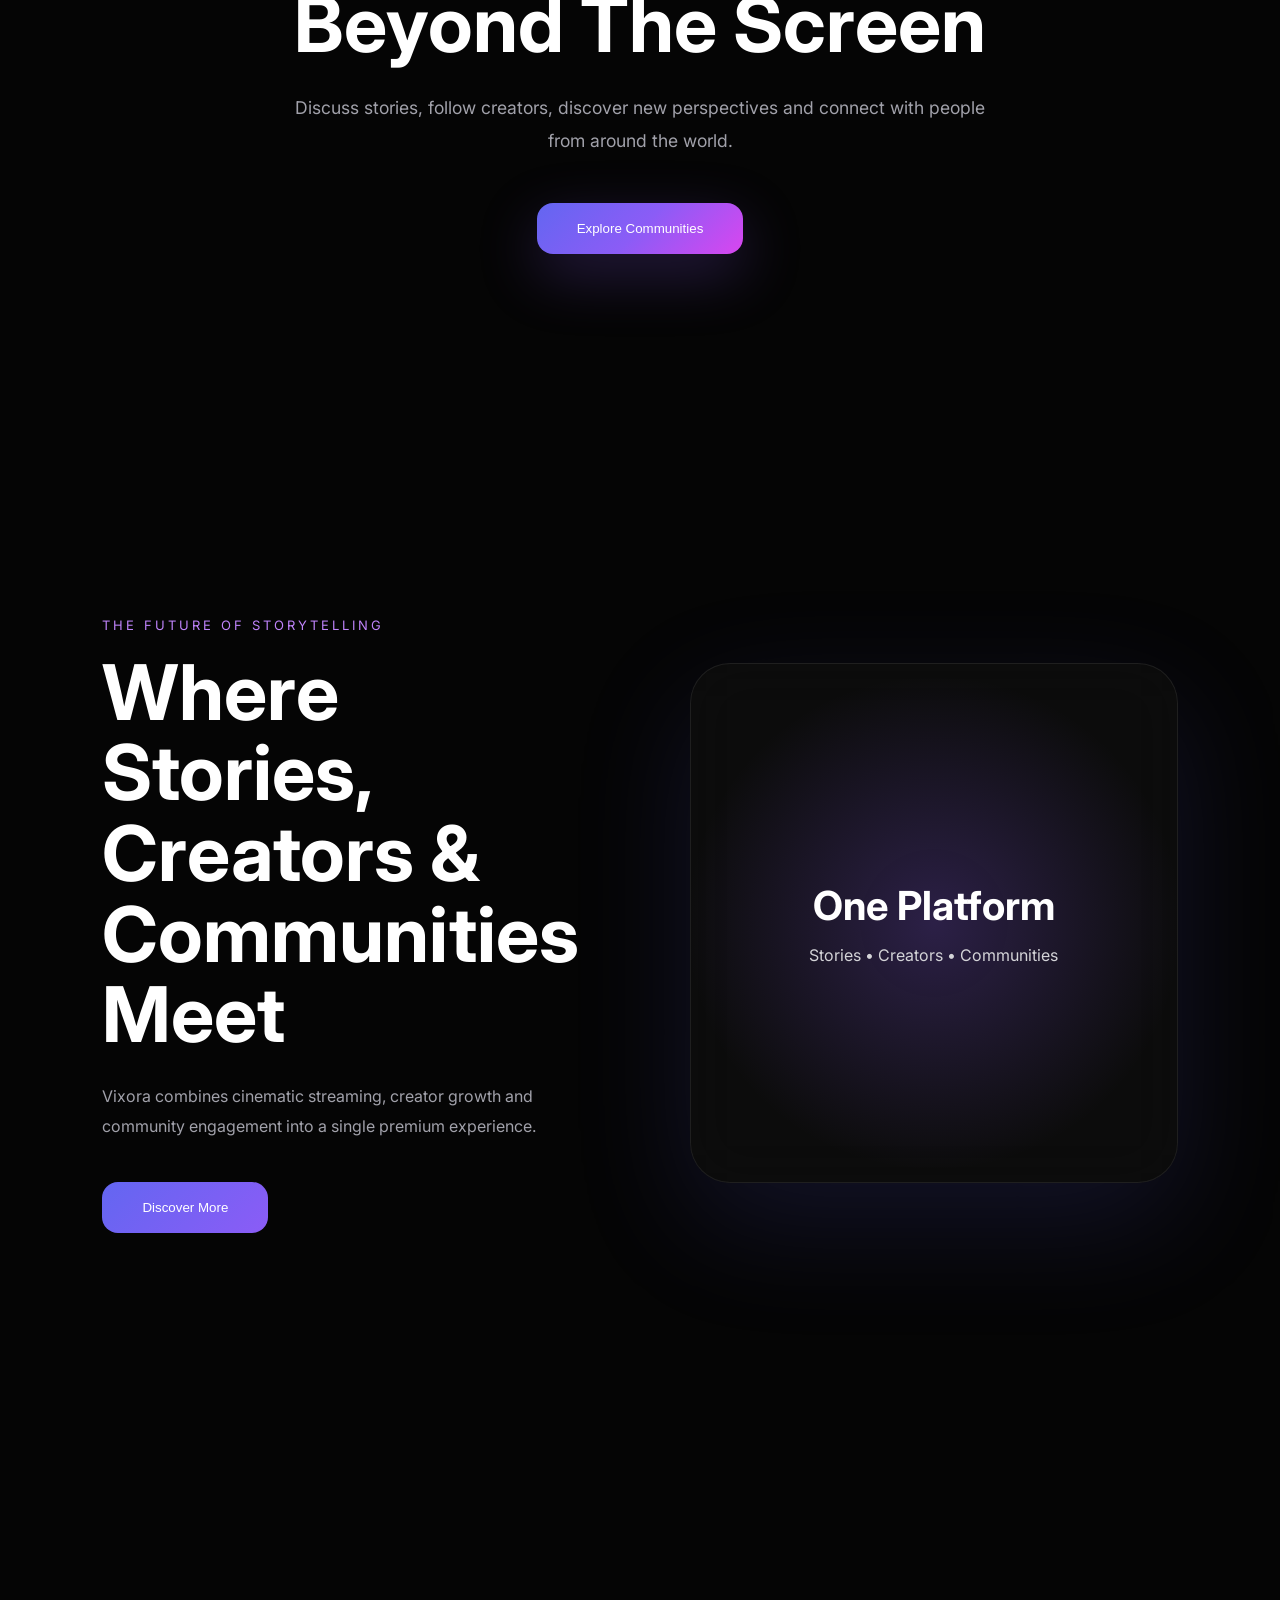
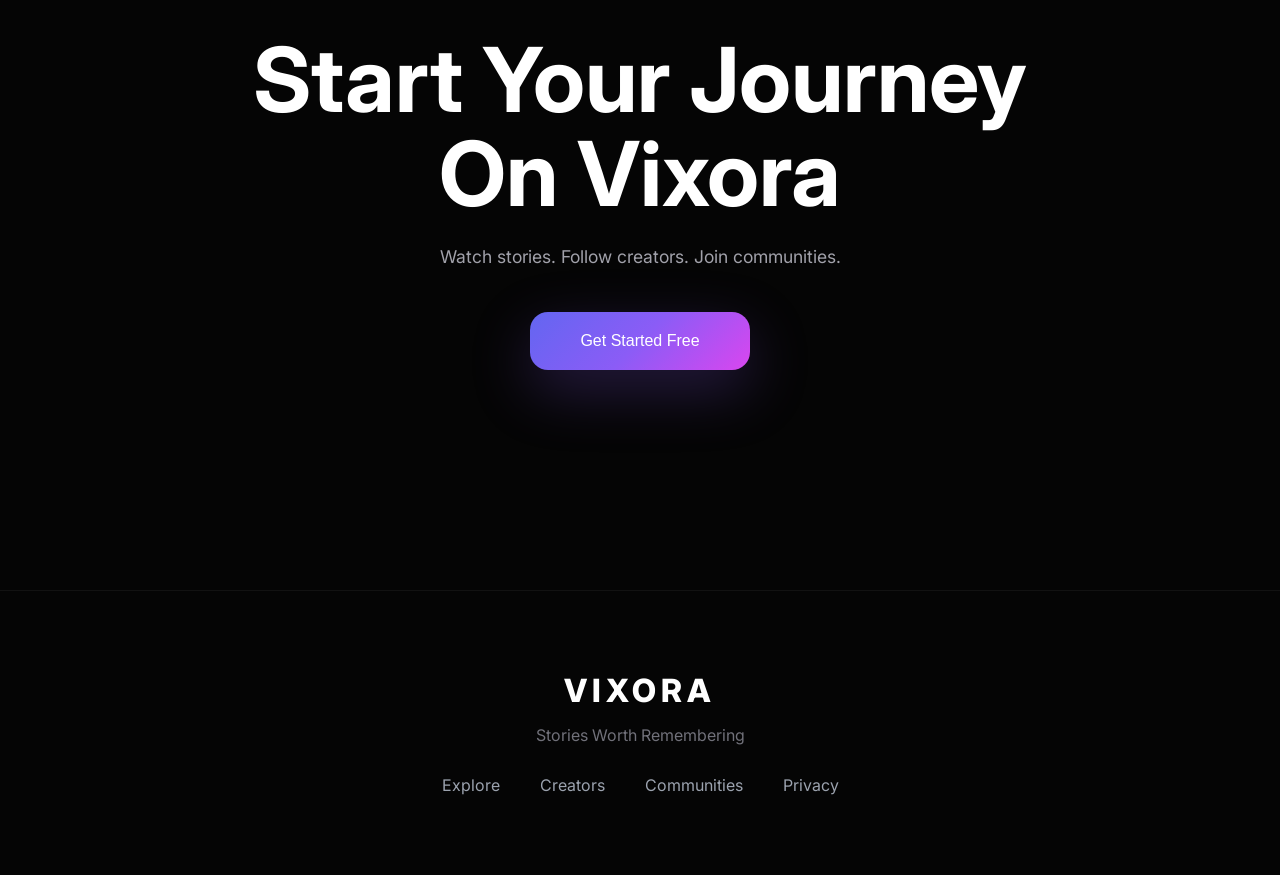
==== commit 9fd1b241: "Update index.html" ====
--- a/index.html
+++ b/index.html
@@ -25,7 +25,7 @@
 VIXORA
 </div>
 
-<div class="menu-toggle">
+<div class="menu-toggle" id="menuToggle">
 ☰
 </div>
 
@@ -55,6 +55,68 @@
 
 </header>
 
+<!-- MOBILE MENU -->
+
+<div class="mobile-menu" id="mobileMenu">
+
+<div class="menu-header">
+
+<div class="menu-logo">
+VIXORA
+</div>
+
+<div class="close-menu" id="closeMenu">
+✕
+</div>
+
+</div>
+
+<div class="menu-profile">
+
+<div class="profile-avatar">
+👤
+</div>
+
+<h3>Guest</h3>
+
+<p>Sign in to continue</p>
+
+<button class="menu-signin">
+Sign In
+</button>
+
+<button class="menu-create">
+Create Account
+</button>
+
+</div>
+
+<div class="menu-links">
+
+<a href="#">🏠 Home</a>
+
+<a href="#">🔍 Explore</a>
+
+<a href="#">🎬 Creators</a>
+
+<a href="#">👥 Communities</a>
+
+<a href="#">❤️ My List</a>
+
+<a href="#">🕒 Watch History</a>
+
+<hr>
+
+<a href="#">ℹ About Vixora</a>
+
+<a href="#">❓ Help Center</a>
+
+<a href="#">📩 Contact Us</a>
+
+</div>
+
+</div>
+  
 <!-- HERO -->
 
 <section class="hero">
--- a/style.css
+++ b/style.css
@@ -1,11 +1,48 @@
-/* ==================================================
-HEADER
+
+/* ==================================================
+   GLOBAL
+================================================== */
+
+*{
+margin:0;
+padding:0;
+box-sizing:border-box;
+}
+
+:root{
+
+--bg:#050505;
+--bg-soft:#0b0b0f;
+
+--text:#ffffff;
+--text-soft:#a1a1aa;
+
+--purple:#8b5cf6;
+--purple-light:#c084fc;
+
+--border:rgba(255,255,255,.08);
+
+--radius:24px;
+
+}
+
+html{
+scroll-behavior:smooth;
+}
+
+body{
+background:var(--bg);
+color:var(--text);
+font-family:'Inter',sans-serif;
+overflow-x:hidden;
+}
+
+/* ==================================================
+   HEADER
 ================================================== */
 
 header{
-
 position:fixed;
-
 top:0;
 left:0;
 right:0;
@@ -16,11 +53,10 @@
 justify-content:space-between;
 align-items:center;
 
-padding:0 8%;
-
-background:rgba(4,4,8,.75);
-
-backdrop-filter:blur(24px);
+padding:0 32px;
+
+background:rgba(5,5,8,.75);
+backdrop-filter:blur(20px);
 
 border-bottom:
 1px solid rgba(255,255,255,.05);
@@ -31,10 +67,9 @@
 .logo{
 
 font-size:2rem;
-
 font-weight:800;
 
-letter-spacing:6px;
+letter-spacing:5px;
 
 cursor:pointer;
 }
@@ -42,7 +77,6 @@
 nav{
 
 display:flex;
-
 gap:60px;
 }
 
@@ -50,22 +84,18 @@
 
 text-decoration:none;
 
-color:#a1a1aa;
-
-font-size:15px;
+color:var(--text-soft);
 
 transition:.3s;
 }
 
 nav a:hover{
-
 color:white;
 }
 
 .actions{
 
 display:flex;
-
 align-items:center;
 
 gap:15px;
@@ -74,14 +104,11 @@
 .login-btn{
 
 background:none;
-
 border:none;
 
 color:white;
 
 cursor:pointer;
-
-font-size:15px;
 }
 
 .start-btn{
@@ -95,8 +122,6 @@
 cursor:pointer;
 
 color:white;
-
-font-weight:600;
 
 background:
 linear-gradient(
@@ -107,7 +132,7 @@
 );
 
 box-shadow:
-0 15px 50px
+0 10px 40px
 rgba(139,92,246,.25);
 }
 
@@ -121,7 +146,7 @@
 }
 
 /* ==================================================
-HERO
+   HERO
 ================================================== */
 
 .hero{
@@ -137,34 +162,31 @@
 
 align-items:center;
 
-gap:80px;
-
-padding-top:120px;
-
-padding-left:8%;
-padding-right:8%;
+padding:0 8%;
+
+padding-top:90px;
 
 overflow:hidden;
 
 background:
 
 radial-gradient(
-circle at 50% 0%,
-rgba(139,92,246,.18),
+circle at 50% 100%,
+rgba(99,102,241,.25),
 transparent 35%
 ),
 
 radial-gradient(
 circle at 80% 20%,
-rgba(99,102,241,.12),
+rgba(139,92,246,.15),
 transparent 30%
 ),
 
 linear-gradient(
 180deg,
 #030308,
-#050711,
-#020204
+#070b14,
+#040404
 );
 }
 
@@ -177,76 +199,43 @@
 width:700px;
 height:700px;
 
-right:-250px;
-bottom:-250px;
-
 border-radius:50%;
 
 background:
-
 radial-gradient(
 circle,
 rgba(99,102,241,.15),
 transparent 70%
 );
 
+right:-200px;
+bottom:-200px;
+
 pointer-events:none;
 }
 
-.hero::after{
-
-content:"";
-
-position:absolute;
-
-top:-150px;
-left:50%;
-
-transform:translateX(-50%);
-
-width:600px;
-height:600px;
-
-background:
-
-radial-gradient(
-circle,
-rgba(139,92,246,.15),
-transparent 70%
-);
-
-pointer-events:none;
-}
-
 .hero-left{
-
 max-width:700px;
-
-position:relative;
-
 z-index:2;
-}
+padding-top:40px;
+   }
 
 .hero-tag{
 
 display:inline-block;
 
+color:#c084fc;
+
 font-size:13px;
 
-letter-spacing:4px;
-
-color:#c084fc;
-
-margin-bottom:25px;
+letter-spacing:3px;
+
+margin-bottom:20px;
 }
 
 .hero h1{
-
-font-size:
-clamp(4rem,7vw,7rem);
-
+font-size:clamp(4.5rem,7vw,7rem);
 line-height:.92;
-
 margin-bottom:30px;
 }
 
@@ -267,13 +256,13 @@
 
 .hero p{
 
-max-width:600px;
+max-width:500px;
 
 font-size:1.1rem;
 
-line-height:1.9;
-
-color:#a1a1aa;
+line-height:1.8;
+
+color:var(--text-soft);
 }
 
 .hero-buttons{
@@ -282,20 +271,18 @@
 
 gap:20px;
 
-margin-top:50px;
+margin-top:40px;
 }
 
 .primary-btn{
 
-padding:18px 38px;
+padding:18px 36px;
 
 border:none;
 
-border-radius:16px;
+border-radius:14px;
 
 cursor:pointer;
-
-font-weight:600;
 
 color:white;
 
@@ -305,70 +292,79 @@
 #7c3aed,
 #d946ef
 );
-
-box-shadow:
-0 20px 50px
-rgba(139,92,246,.25);
 }
 
 .secondary-btn{
 
-padding:18px 38px;
-
-border-radius:16px;
+padding:18px 36px;
+
+border-radius:14px;
 
 border:
-1px solid rgba(255,255,255,.08);
-
-background:
-rgba(255,255,255,.03);
-
-backdrop-filter:blur(20px);
+1px solid rgba(255,255,255,.1);
+
+background:transparent;
 
 color:white;
 
 cursor:pointer;
 }
 
-/* ==================================================
-HERO STATS
+.hero-left{
+padding-top:40px;
+}
+
+.hero p{
+margin-top:25px;
+}
+
+.hero-buttons{
+margin-top:50px;
+}
+
+.mobile-hero-image{
+
+display:block;
+
+width:100%;
+min-height:320px;
+
+background-image:url("images/hero-mobile.jpg");
+background-size:cover;
+background-position:center;
+background-repeat:no-repeat;
+
+border:2px solid red;
+}
+
+/* ==================================================
+   HERO STATS
 ================================================== */
 
 .hero-stats{
 
 display:flex;
+flex-wrap:wrap;
 
 gap:20px;
 
-flex-wrap:wrap;
-
 margin-top:60px;
 }
 
 .stat-card{
-
-padding:24px 28px;
-
-min-width:150px;
-
+padding:24px;
 border-radius:24px;
-
 background:
 linear-gradient(
 180deg,
 rgba(255,255,255,.05),
 rgba(255,255,255,.02)
 );
-
-border:
-1px solid rgba(255,255,255,.06);
-
-backdrop-filter:blur(20px);
 }
 
 .stat-card h3{
 
-font-size:2rem;
+font-size:1.8rem;
 
 background:
 linear-gradient(
@@ -383,13 +379,45 @@
 
 .stat-card p{
 
-margin-top:8px;
-
-color:#a1a1aa;
-}
-
-/* ==================================================
-POSTER WALL
+margin-top:6px;
+
+color:var(--text-soft);
+}
+
+.mobile-hero-image{
+
+display:none;
+
+height:300px;
+
+margin-top:50px;
+
+border-radius:30px;
+
+background-image:
+url("images/hero-mobile.jpg");
+
+background-size:cover;
+background-position:center;
+
+border:
+1px solid rgba(255,255,255,.08);
+}
+
+@media(max-width:900px){
+
+.hero-right{
+display:none;
+}
+
+.mobile-hero-image{
+display:block;
+}
+
+}
+
+/* ==================================================
+   POSTER WALL
 ================================================== */
 
 .hero-right{
@@ -410,14 +438,14 @@
 
 gap:20px;
 
-transform:rotate(-5deg);
+transform:rotate(-6deg);
 }
 
 .poster{
-
+width:190px;
 height:320px;
 
-border-radius:28px;
+border-radius:24px;
 
 overflow:hidden;
 
@@ -425,6 +453,12 @@
 
 background-size:cover;
 background-position:center;
+background-repeat:no-repeat;
+
+transition:.4s ease;
+
+/* animation removed */
+}
 
 border:
 1px solid rgba(255,255,255,.06);
@@ -432,11 +466,6 @@
 box-shadow:
 0 25px 60px
 rgba(0,0,0,.45);
-
-transition:.4s ease;
-
-animation:
-float 8s ease-in-out infinite;
 }
 
 .poster:hover{
@@ -462,6 +491,8 @@
 );
 }
 
+/* staggered layout */
+
 .poster:nth-child(1){
 margin-top:40px;
 }
@@ -491,6 +522,8 @@
 animation-delay:5s;
 }
 
+/* poster images */
+
 .poster-1{
 background-image:url("images/poster1.jpg");
 }
@@ -514,125 +547,6 @@
 .poster-6{
 background-image:url("images/poster6.jpg");
 }
-
-@keyframes float{
-
-0%{
-transform:translateY(0);
-}
-
-50%{
-transform:translateY(-12px);
-}
-
-100%{
-transform:translateY(0);
-}
-
-}
-
-/* ==================================================
-MOBILE HERO
-================================================== */
-
-@media(max-width:900px){
-
-nav,
-.actions{
-display:none;
-}
-
-.menu-toggle{
-display:block;
-}
-
-header{
-padding:0 32px;
-}
-
-.hero{
-
-display:flex;
-flex-direction:column;
-
-gap:60px;
-
-padding-top:130px;
-
-padding-left:32px;
-padding-right:32px;
-padding-bottom:80px;
-
-min-height:auto;
-}
-
-.hero-left{
-max-width:100%;
-}
-
-.hero h1{
-
-font-size:
-clamp(3rem,12vw,4.5rem);
-
-line-height:.95;
-}
-
-.hero p{
-
-max-width:100%;
-
-font-size:1rem;
-
-line-height:1.9;
-}
-
-.hero-buttons{
-
-flex-direction:column;
-
-width:100%;
-}
-
-.primary-btn,
-.secondary-btn{
-
-width:100%;
-}
-
-.hero-stats{
-
-display:grid;
-
-grid-template-columns:1fr;
-
-gap:16px;
-}
-
-.hero-right{
-width:100%;
-}
-
-.poster-grid{
-
-grid-template-columns:
-repeat(2,1fr);
-
-transform:none;
-
-gap:16px;
-}
-
-.poster{
-
-height:250px;
-
-margin-top:0 !important;
-
-animation:none;
-}
-
-   }
 
 
 /* ==================================================
@@ -883,7 +797,8 @@
 
 .trend-5{
 background-image:url("images/trend5.jpg");
-   }
+}
+
 
 /* ==================================================
    FEATURED CREATORS
@@ -1419,6 +1334,23 @@
 font-size:3rem;
 }
 
+.hero{
+
+display:flex;
+flex-direction:column;
+
+gap:60px;
+
+padding-top:130px;
+padding-bottom:80px;
+
+min-height:auto;
+}
+
+.hero h1{
+font-size:clamp(3rem,12vw,4.5rem);
+}
+   
 }
 
 @media(max-width:600px){
@@ -1464,4 +1396,4 @@
 height:380px;
 }
 
-   }   
+   }
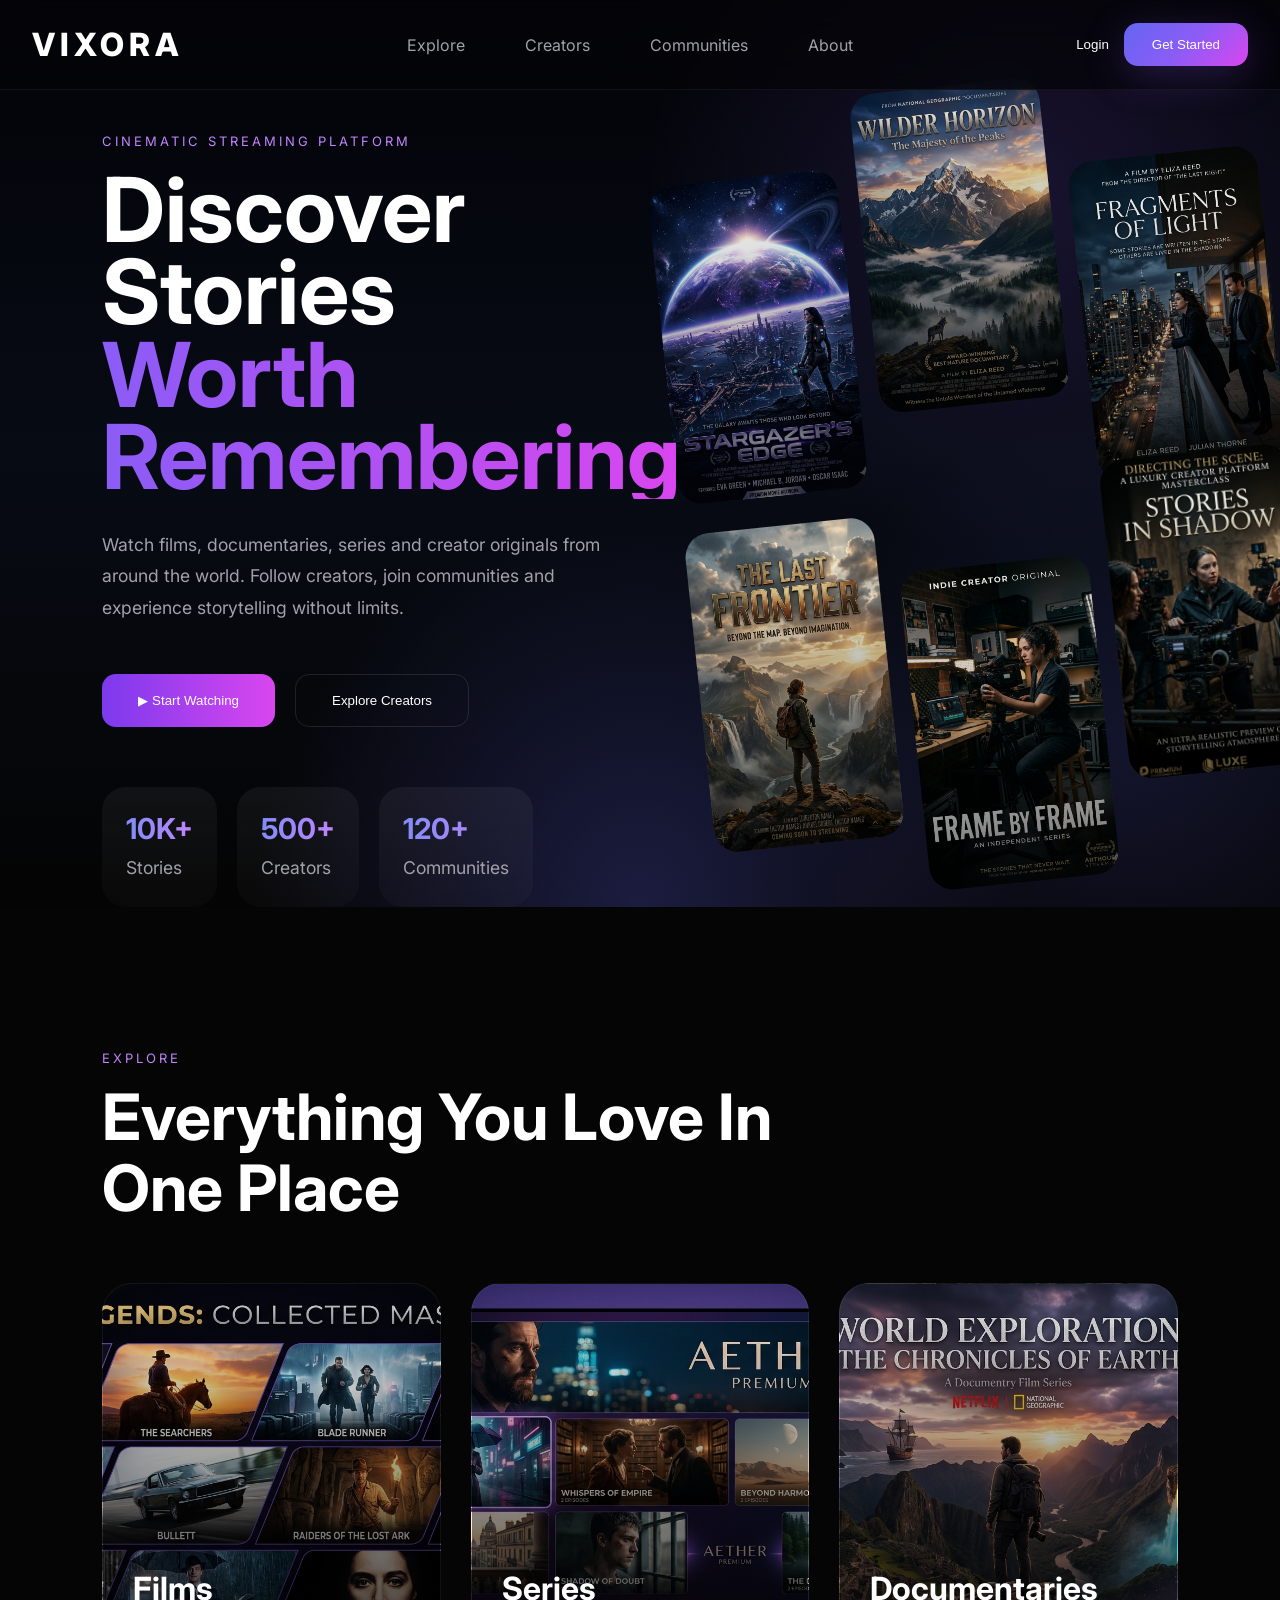
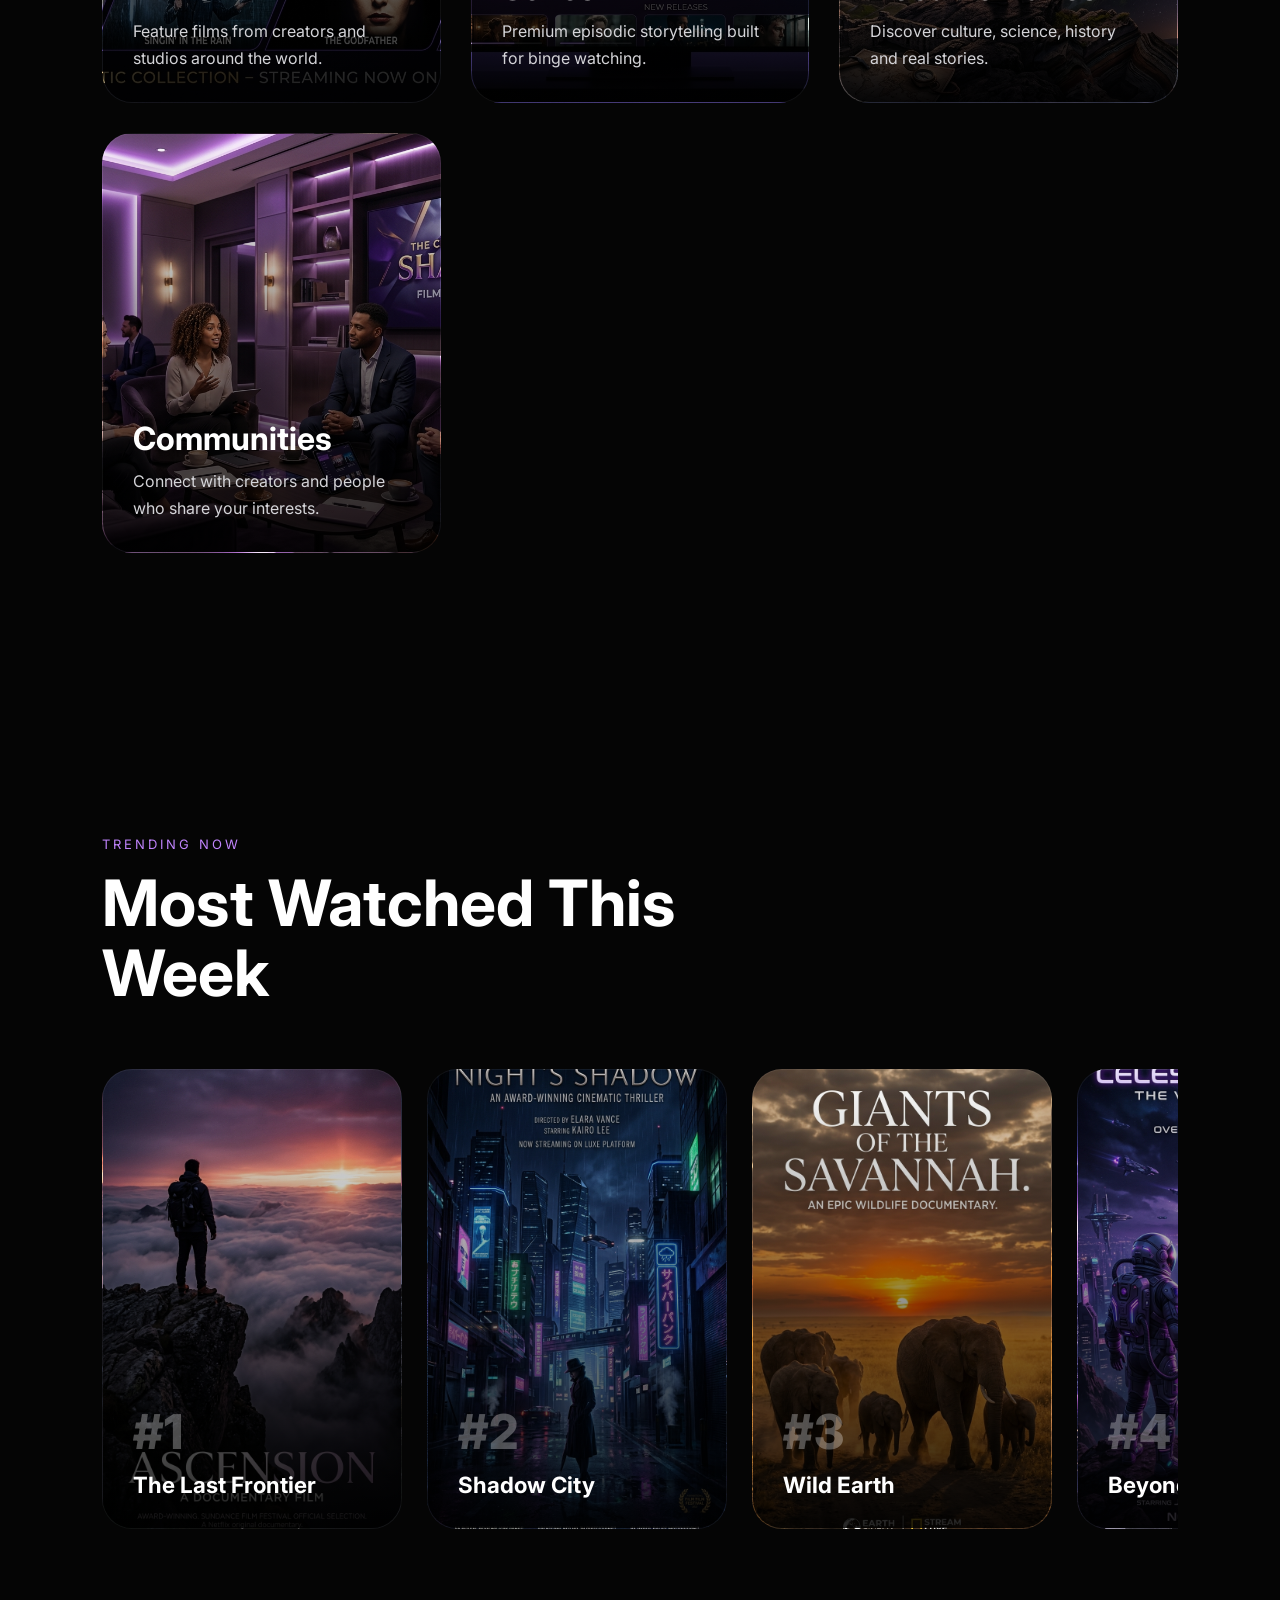
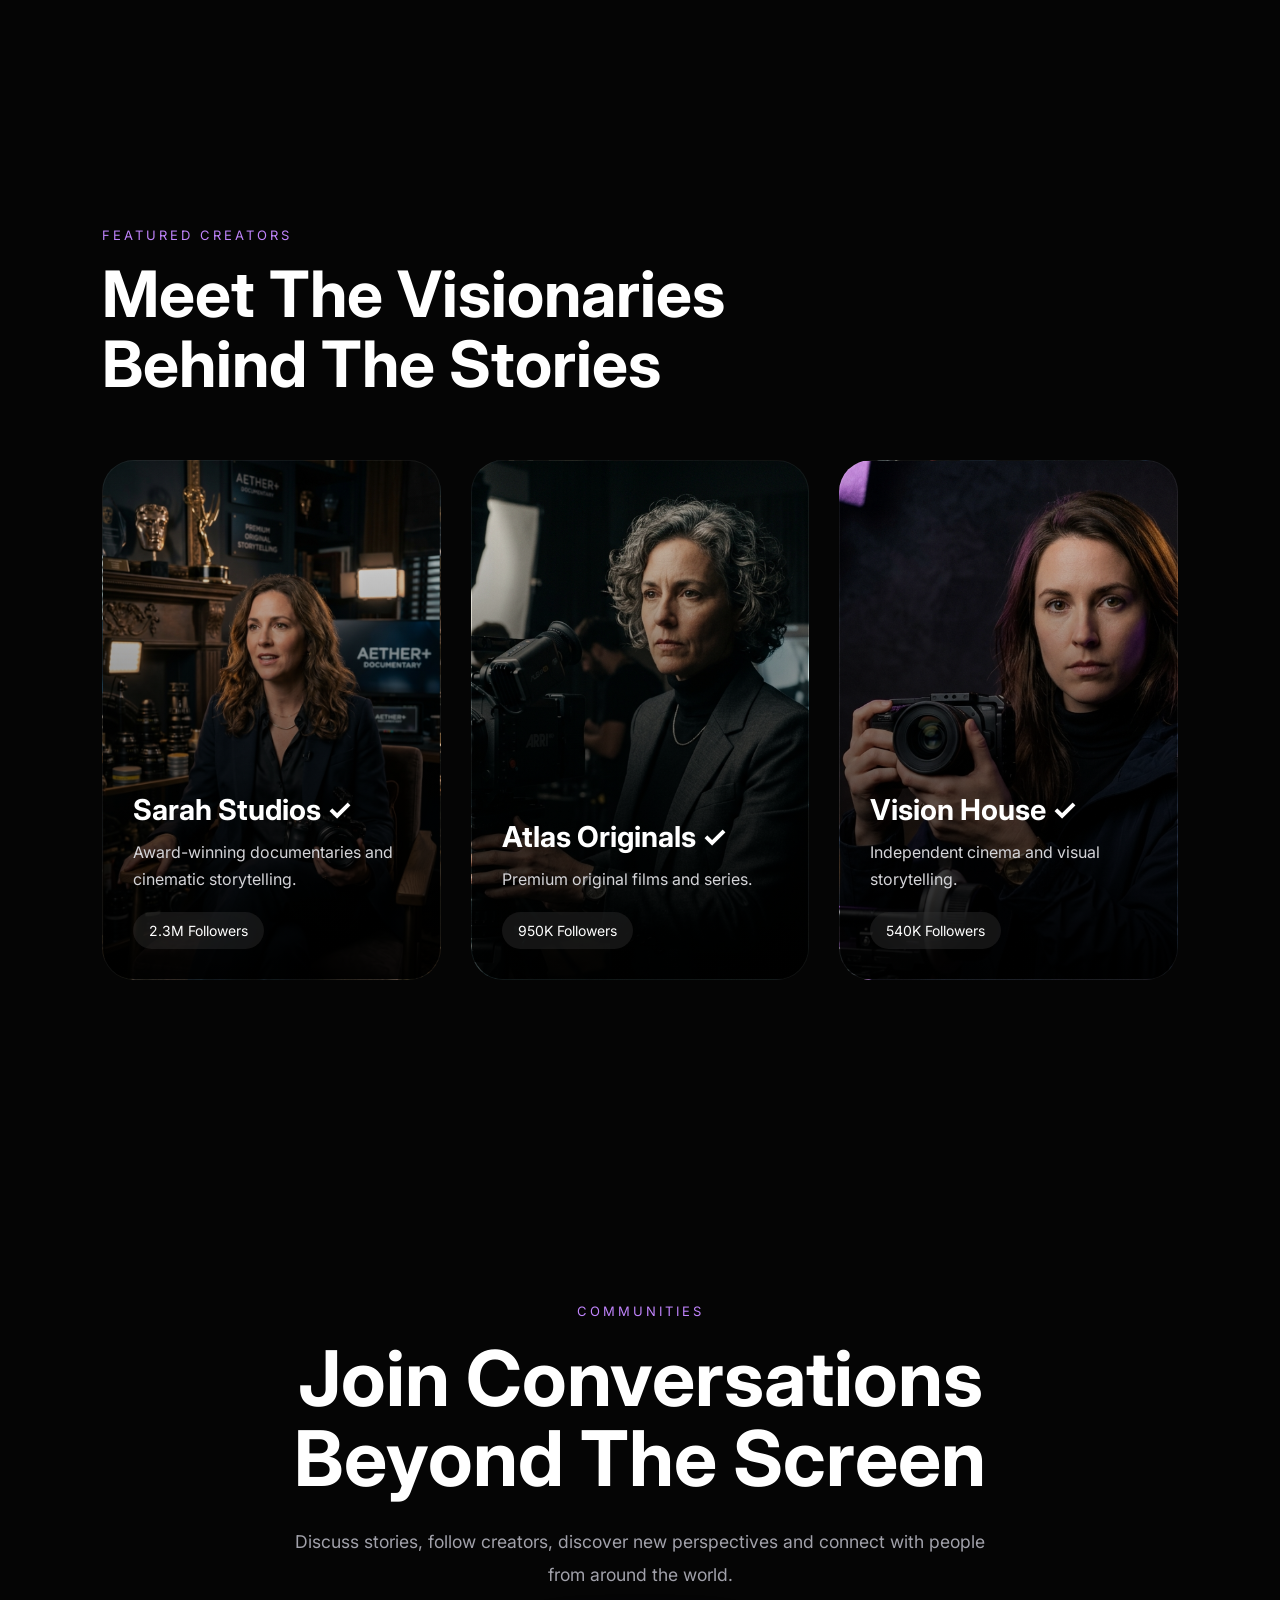
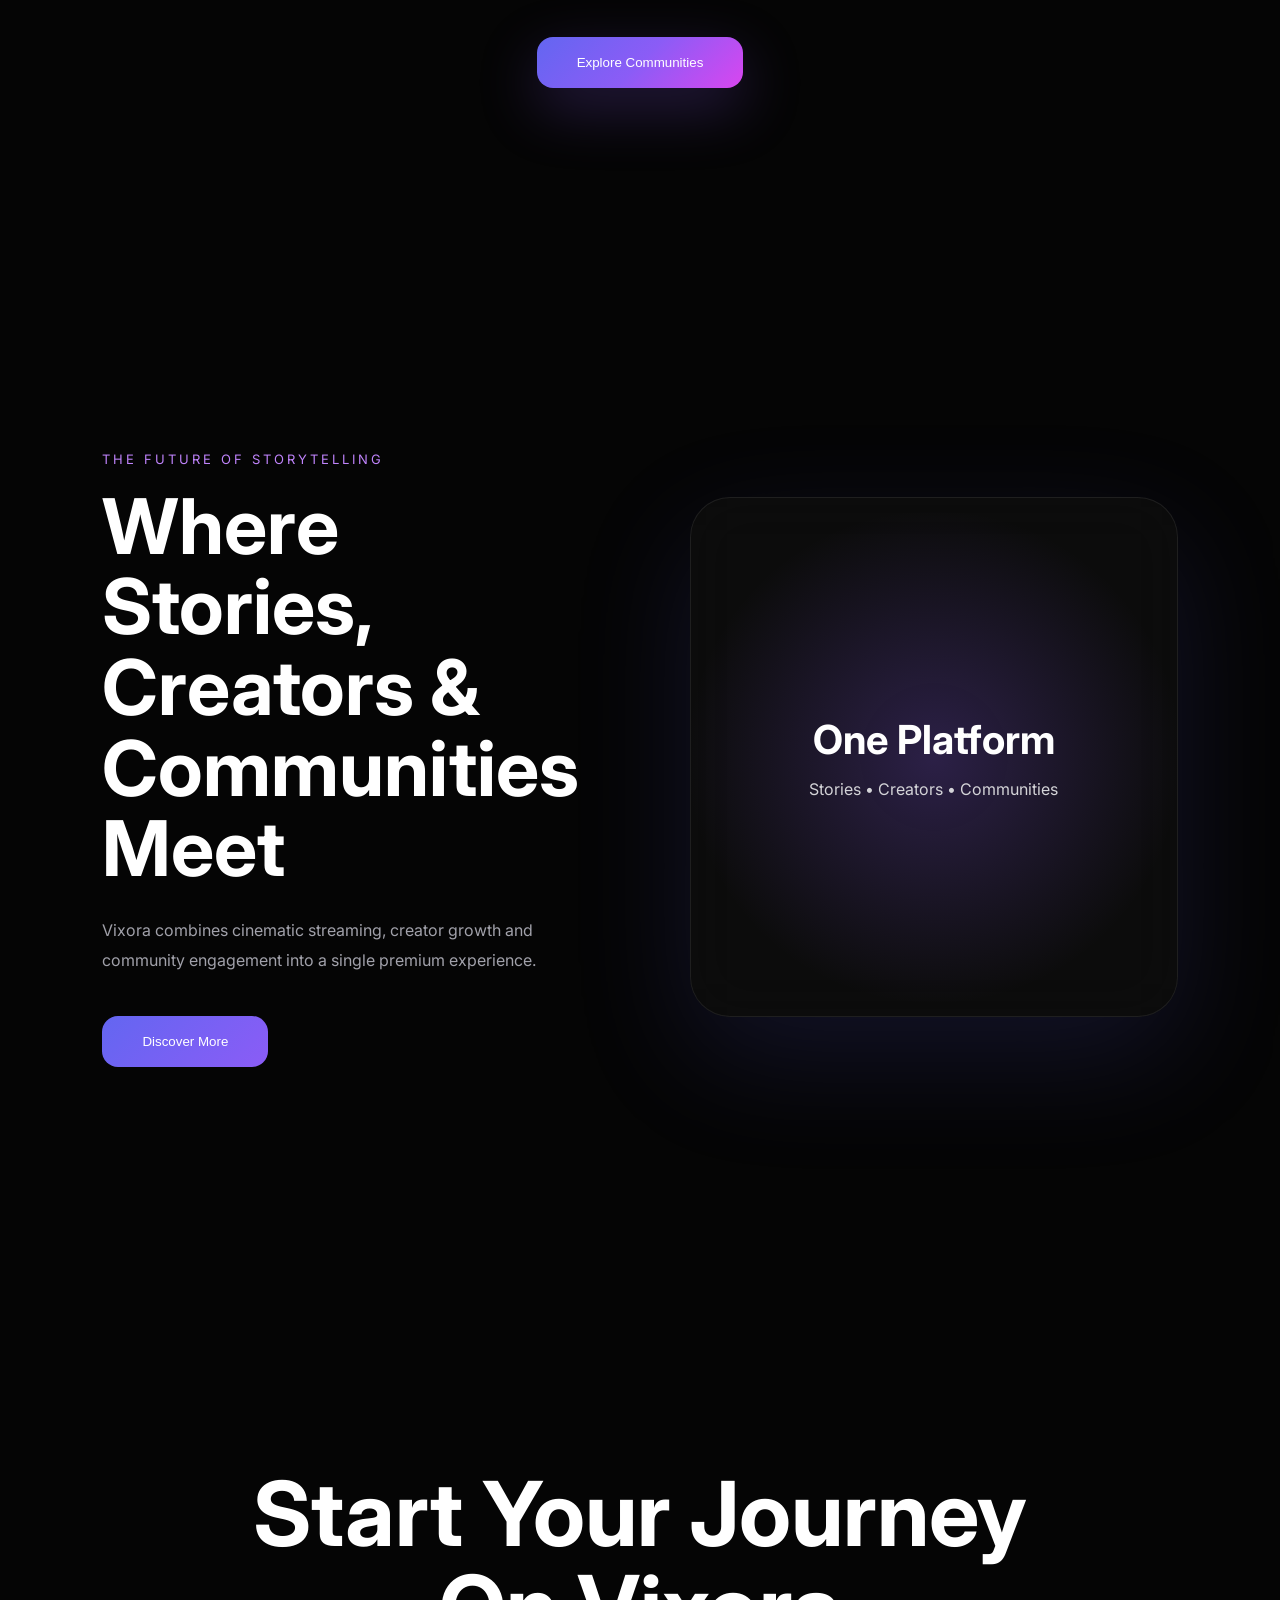
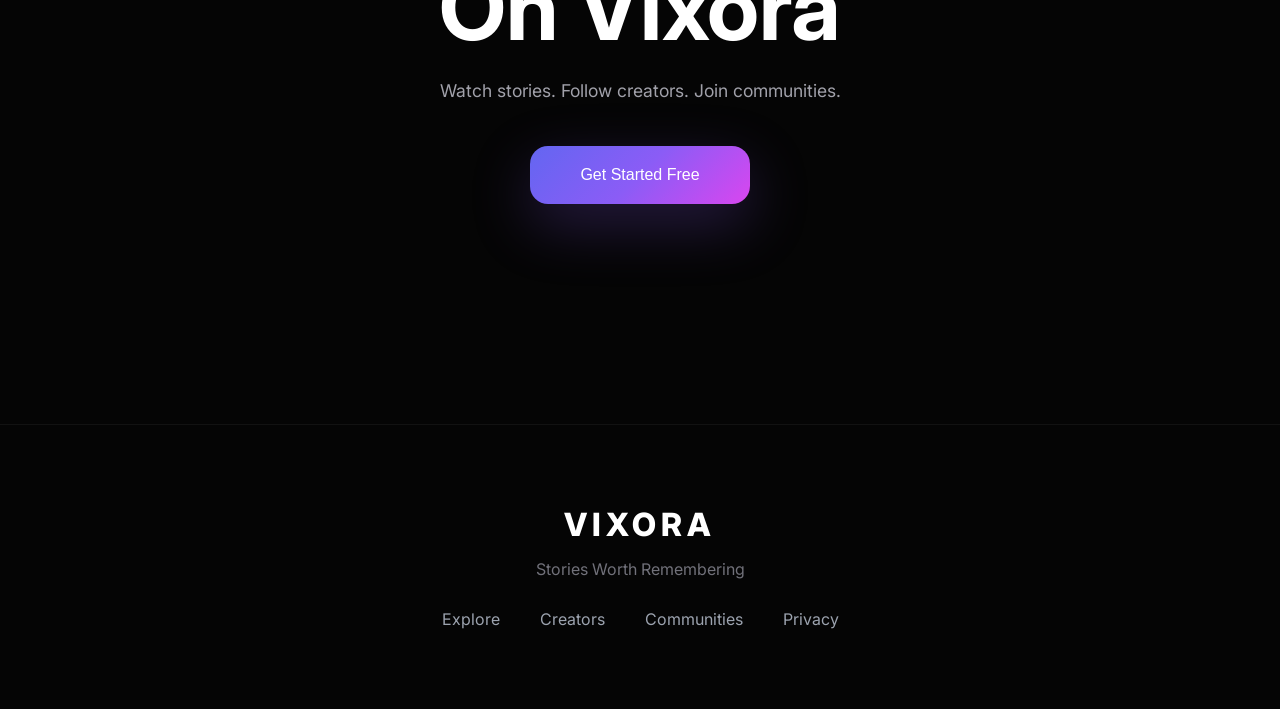
==== commit fa5dfc16: "Update index.html" ====
--- a/index.html
+++ b/index.html
@@ -95,7 +95,7 @@
 
 <a href="#">🏠 Home</a>
 
-<a href="#">🔍 Explore</a>
+<a href="explore.html">🔍 Explore</a>
 
 <a href="#">🎬 Creators</a>
 
--- a/style.css
+++ b/style.css
@@ -1397,3 +1397,194 @@
 }
 
    }
+
+/* ==========================
+   MOBILE MENU
+========================== */
+
+.mobile-menu{
+
+position:fixed;
+
+top:0;
+right:0;
+
+width:320px;
+max-width:90%;
+
+height:100vh;
+
+background:
+rgba(10,10,15,.98);
+
+backdrop-filter:blur(30px);
+
+padding:25px;
+
+z-index:5000;
+
+transform:translateX(100%);
+
+transition:.4s ease;
+
+border-left:
+1px solid rgba(255,255,255,.08);
+
+overflow-y:auto;
+}
+
+.mobile-menu.active{
+transform:translateX(0);
+}
+
+.menu-header{
+
+display:flex;
+
+justify-content:space-between;
+align-items:center;
+
+margin-bottom:30px;
+}
+
+.menu-logo{
+
+font-size:1.8rem;
+
+font-weight:800;
+
+letter-spacing:4px;
+}
+
+.close-menu{
+
+font-size:2rem;
+
+cursor:pointer;
+}
+
+.menu-profile{
+
+padding:25px;
+
+border-radius:20px;
+
+background:
+rgba(255,255,255,.04);
+
+margin-bottom:25px;
+}
+
+.profile-avatar{
+
+width:60px;
+height:60px;
+
+border-radius:50%;
+
+display:flex;
+
+align-items:center;
+justify-content:center;
+
+font-size:2rem;
+
+background:
+rgba(255,255,255,.08);
+
+margin-bottom:15px;
+}
+
+.menu-profile h3{
+
+margin-bottom:5px;
+}
+
+.menu-profile p{
+
+color:#a1a1aa;
+
+margin-bottom:20px;
+}
+
+.menu-signin{
+
+width:100%;
+
+padding:14px;
+
+border:none;
+
+border-radius:14px;
+
+cursor:pointer;
+
+color:white;
+
+margin-bottom:12px;
+
+background:
+linear-gradient(
+135deg,
+#6366f1,
+#8b5cf6
+);
+}
+
+.menu-create{
+
+width:100%;
+
+padding:14px;
+
+border-radius:14px;
+
+cursor:pointer;
+
+color:white;
+
+background:none;
+
+border:
+1px solid rgba(255,255,255,.15);
+}
+
+.menu-links{
+
+display:flex;
+
+flex-direction:column;
+
+gap:15px;
+}
+
+.menu-links a{
+
+text-decoration:none;
+
+color:white;
+
+padding:12px 15px;
+
+border-radius:14px;
+
+transition:.3s;
+}
+
+.menu-links a:hover{
+
+background:
+rgba(255,255,255,.06);
+}
+
+.menu-links hr{
+
+border:none;
+
+height:1px;
+
+background:
+rgba(255,255,255,.08);
+
+margin:10px 0;
+   }
